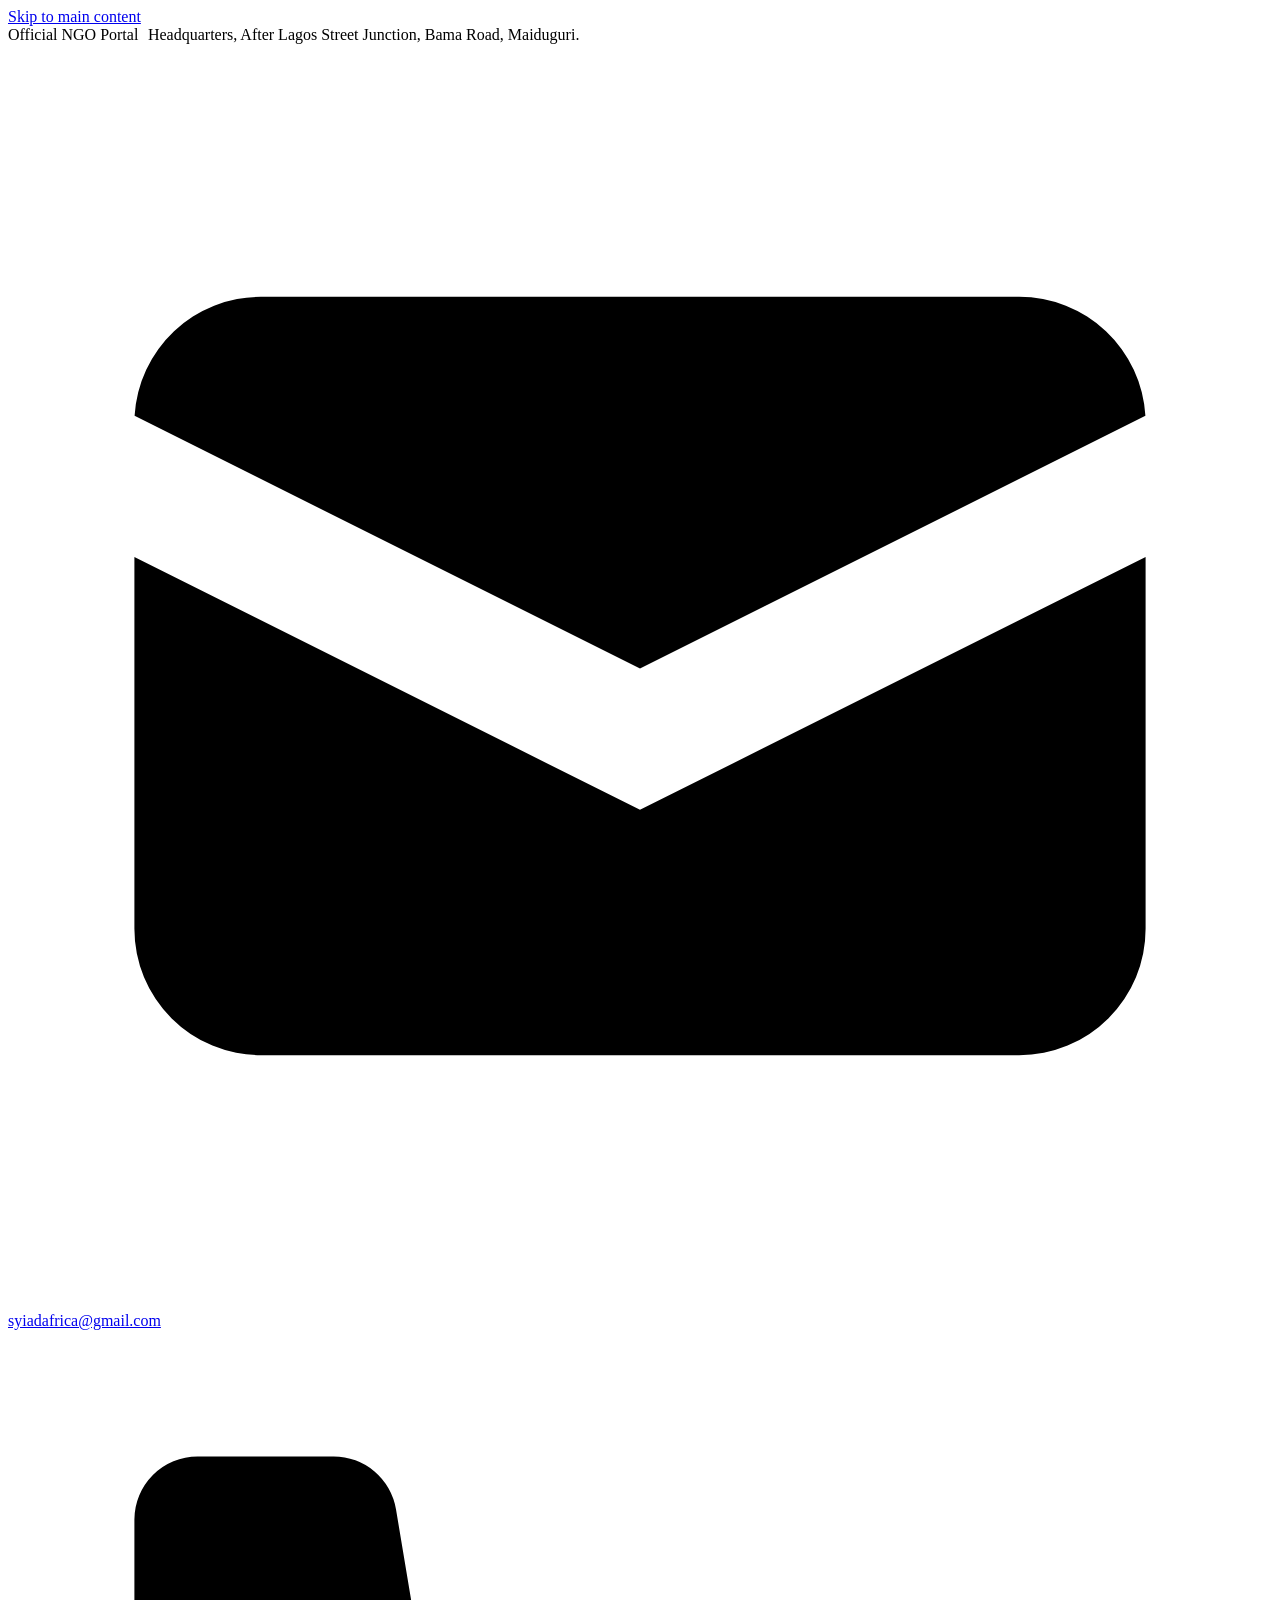
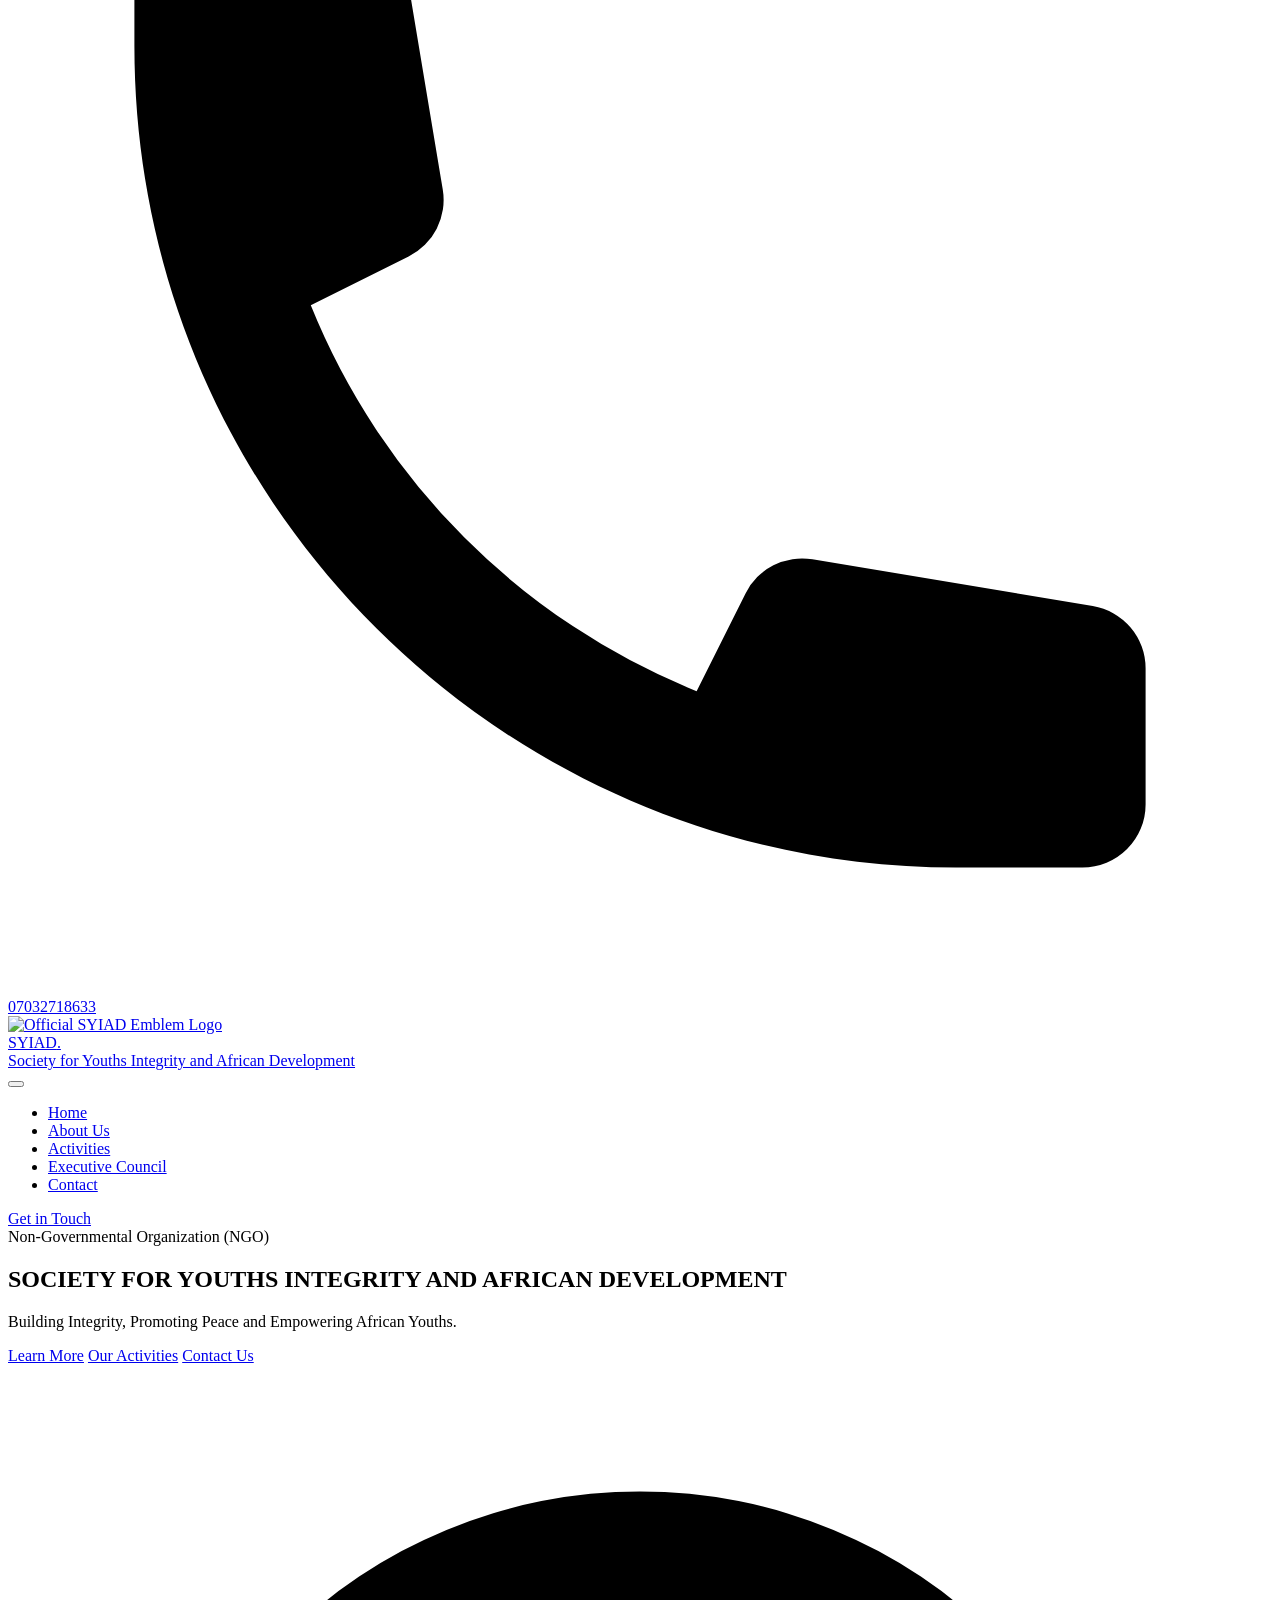
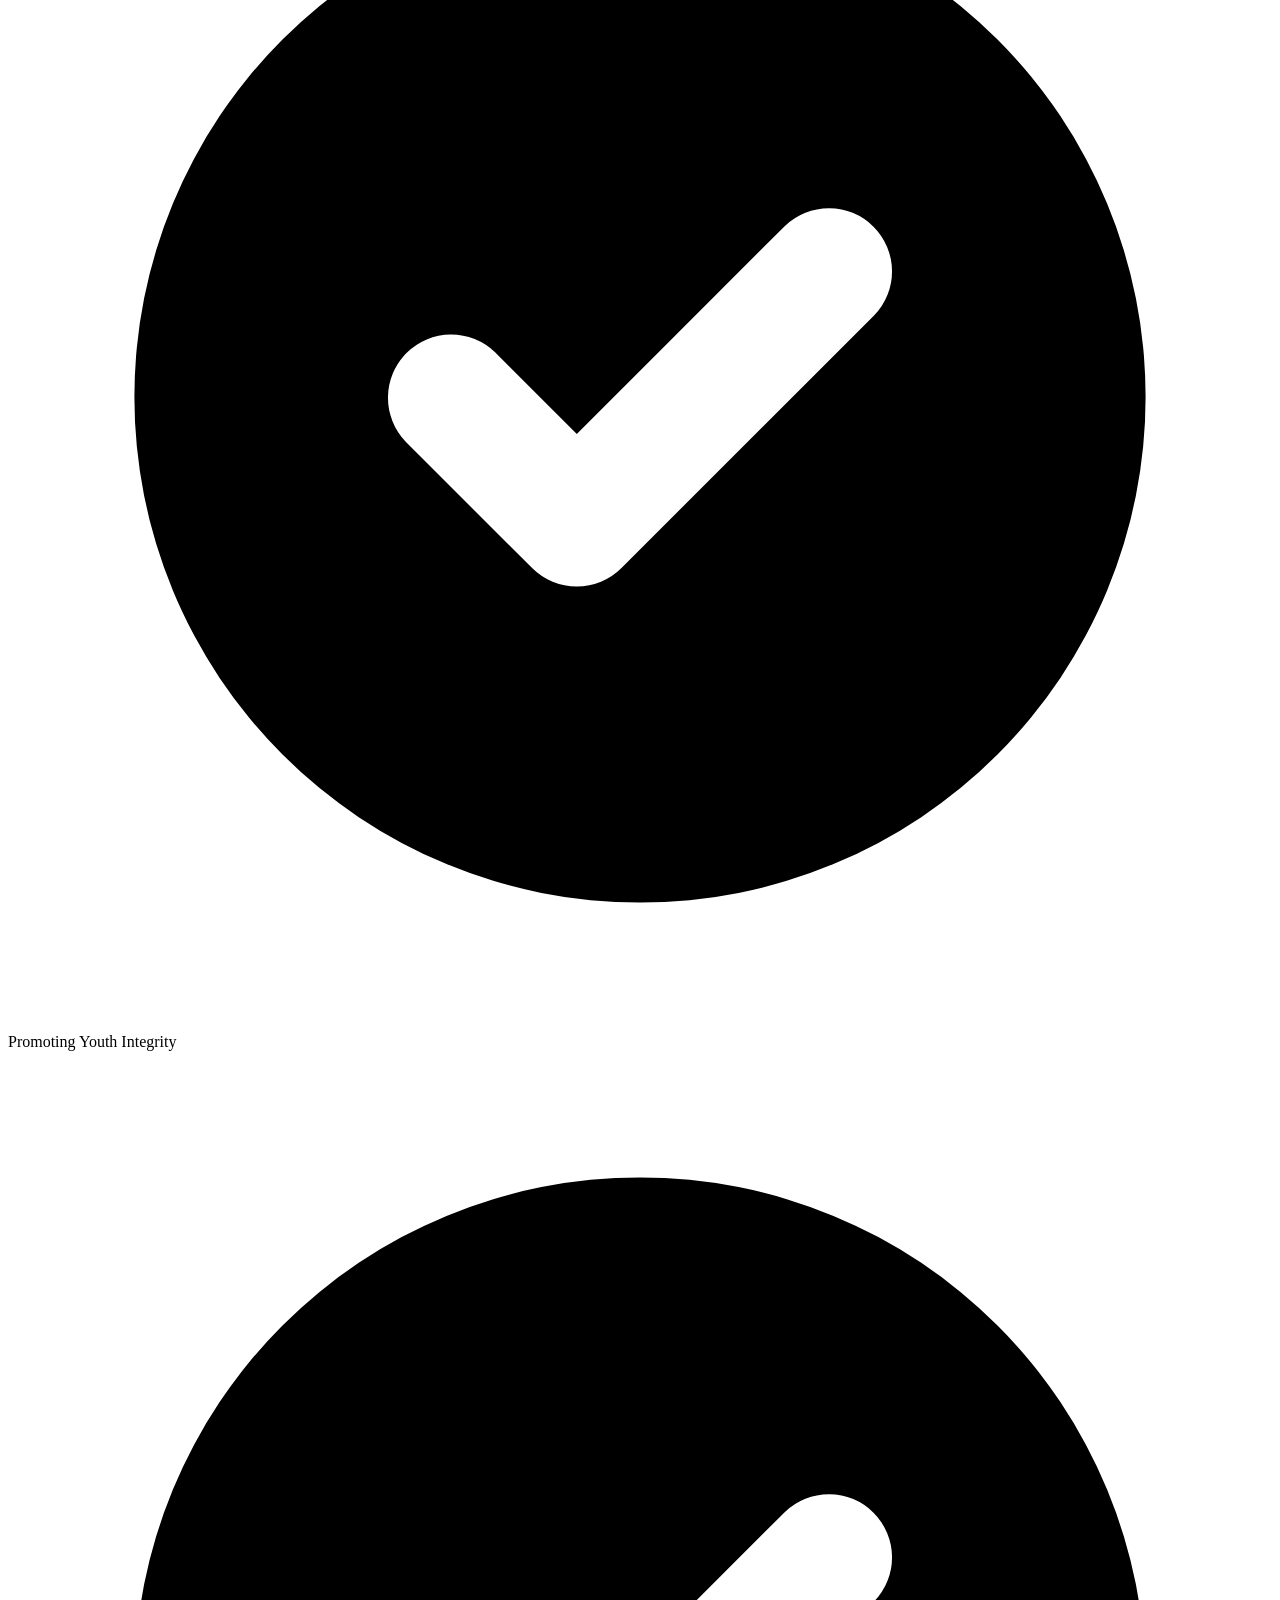
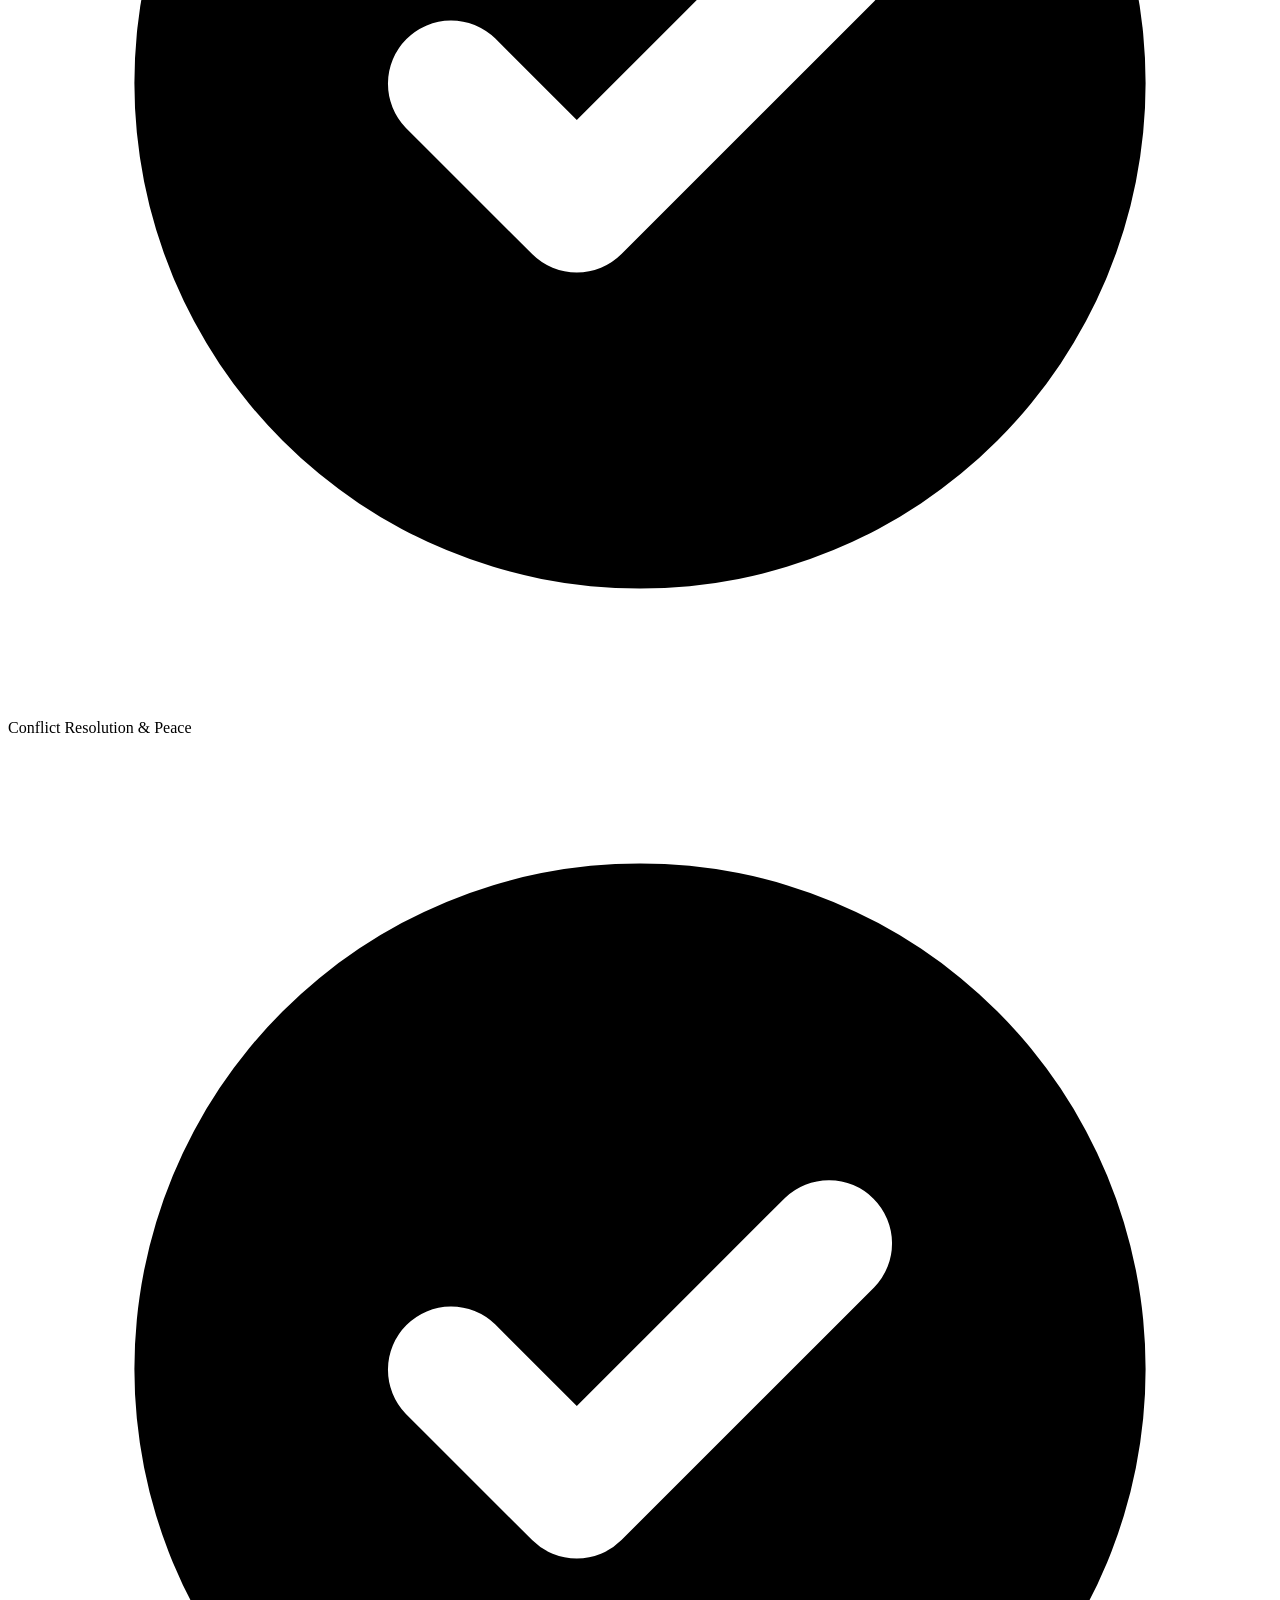
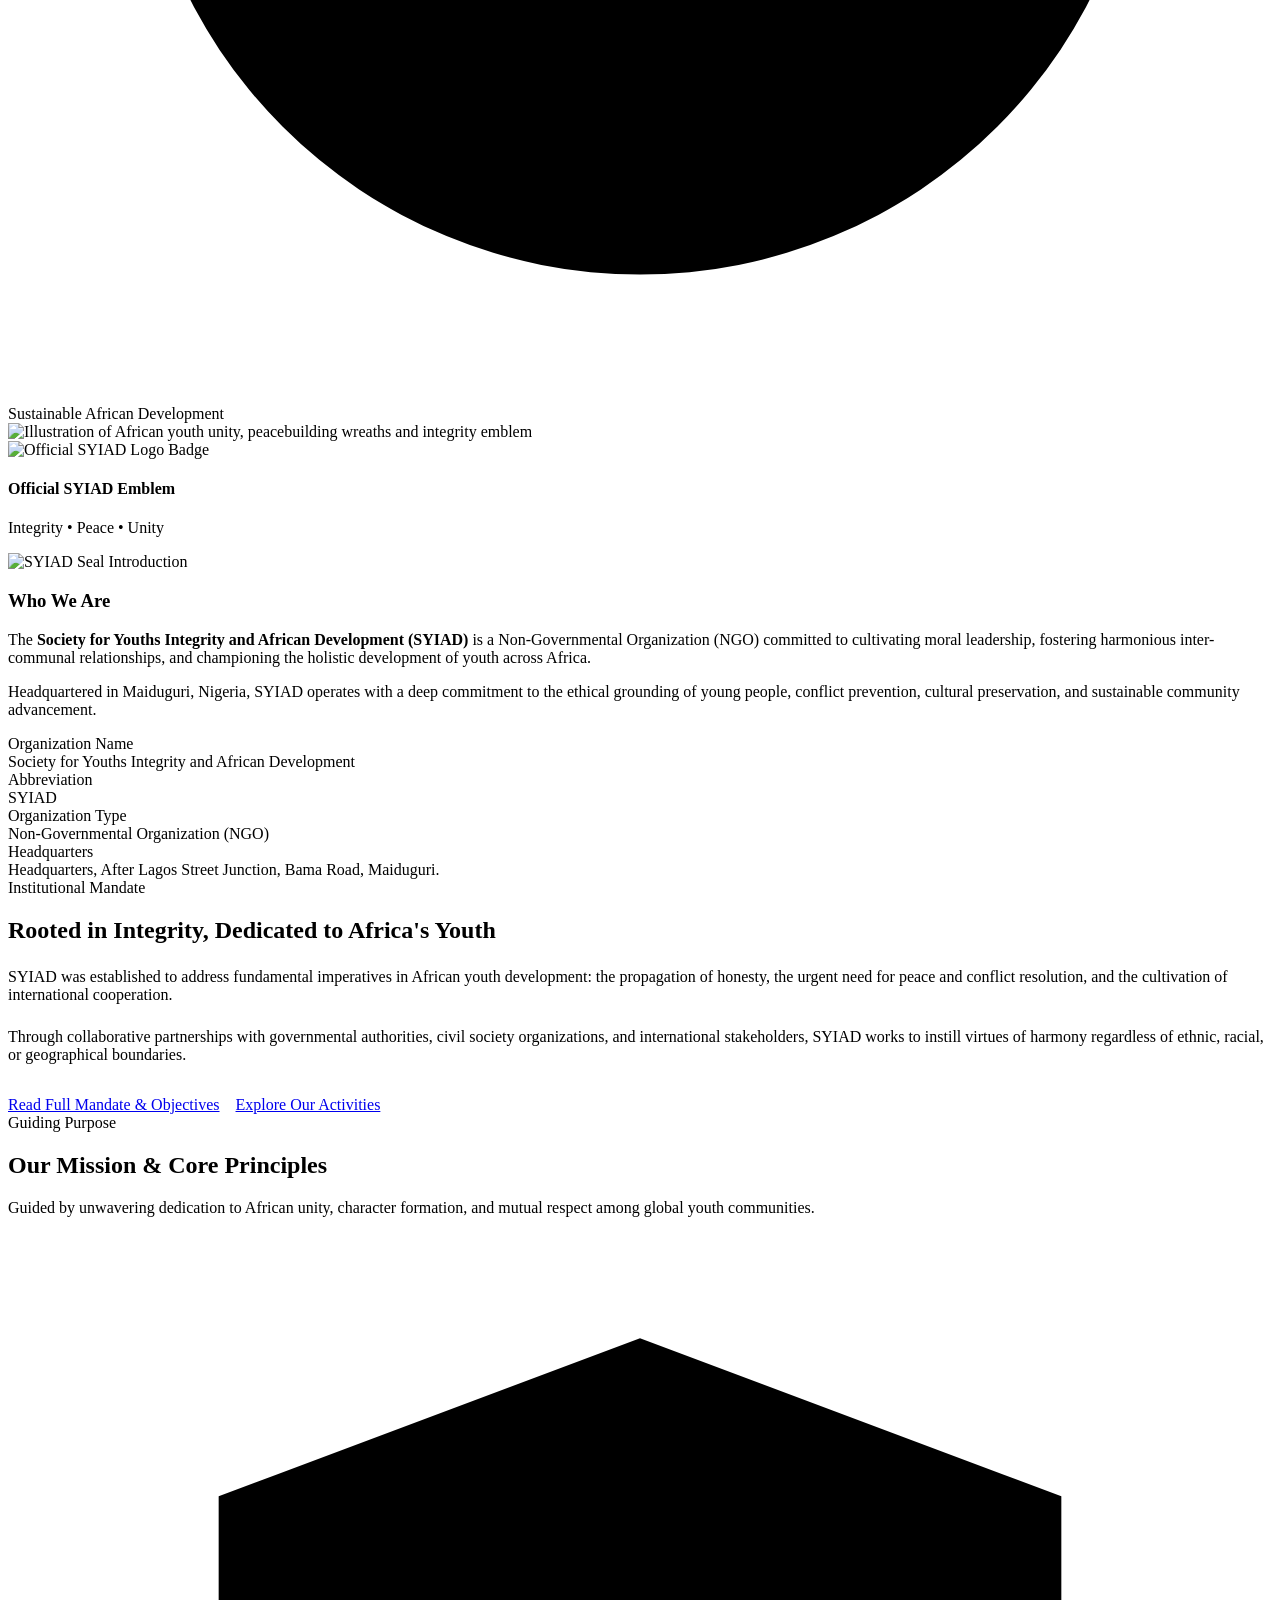
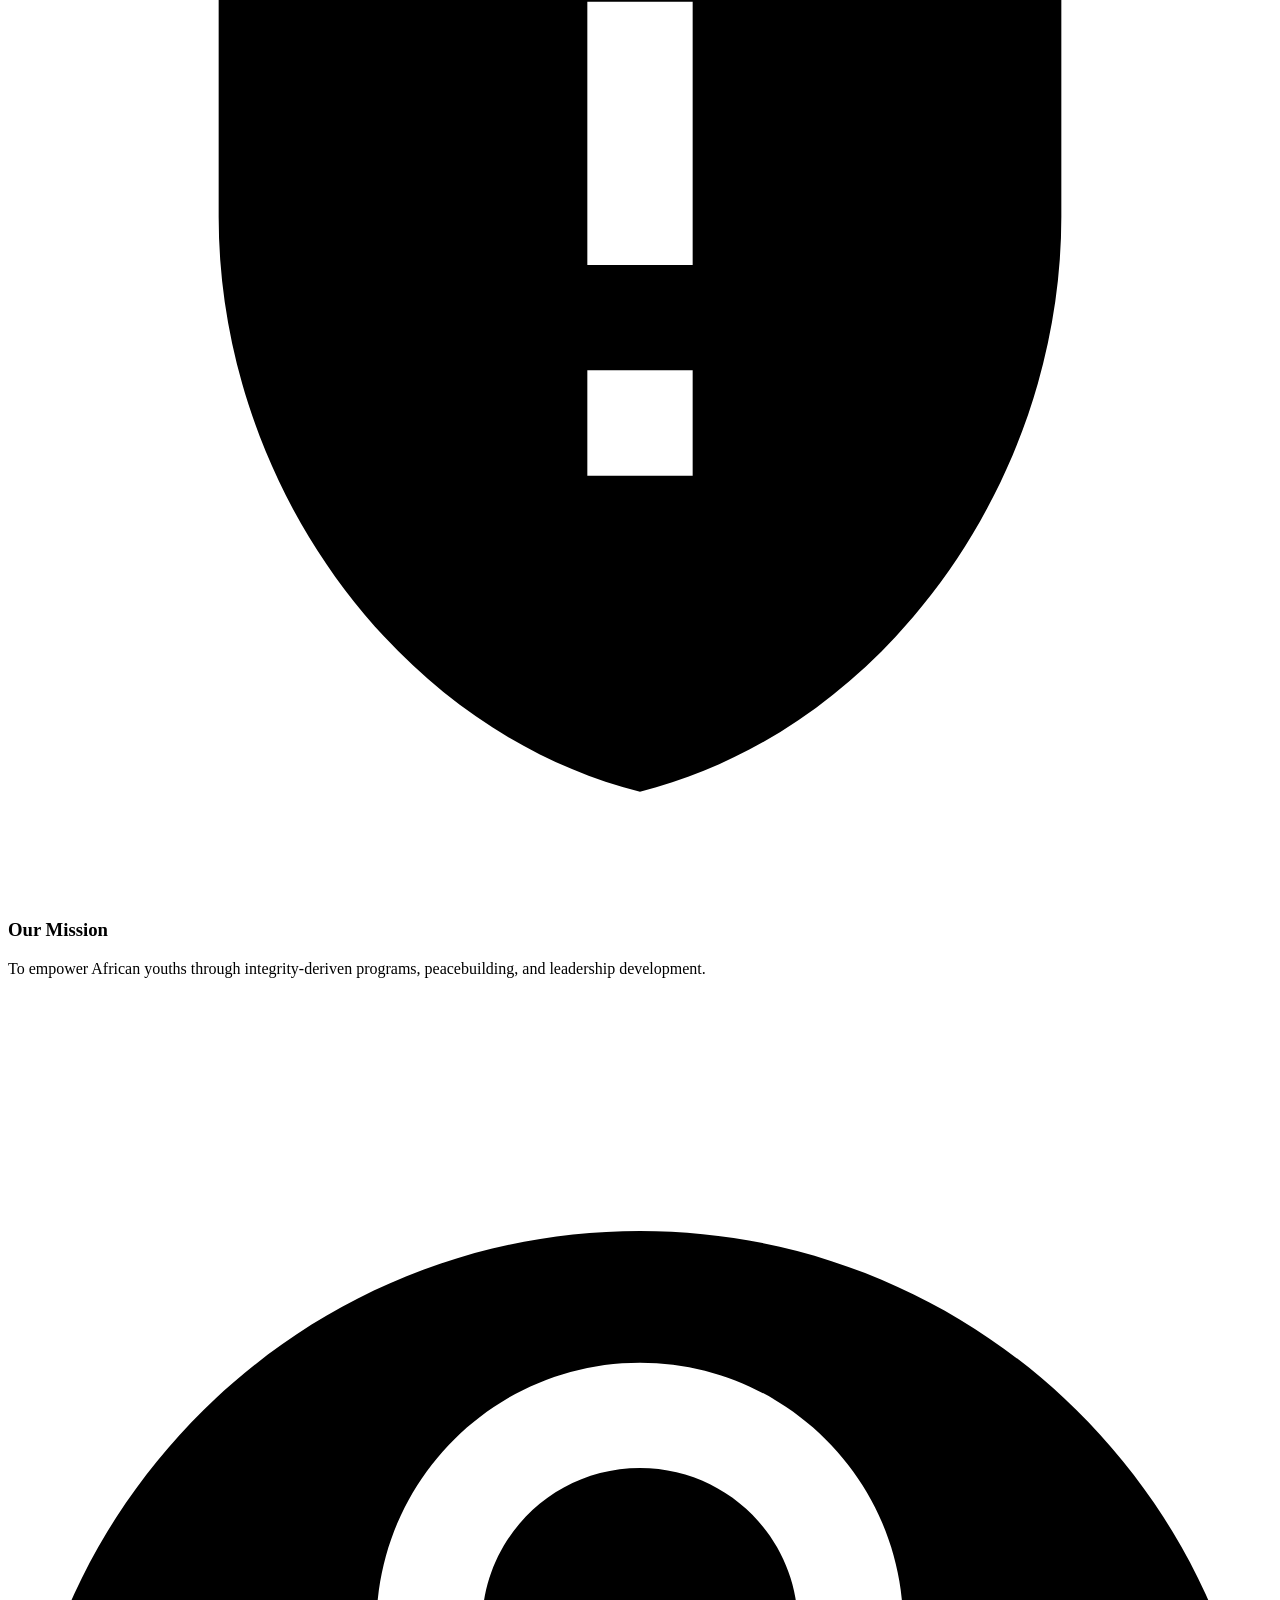
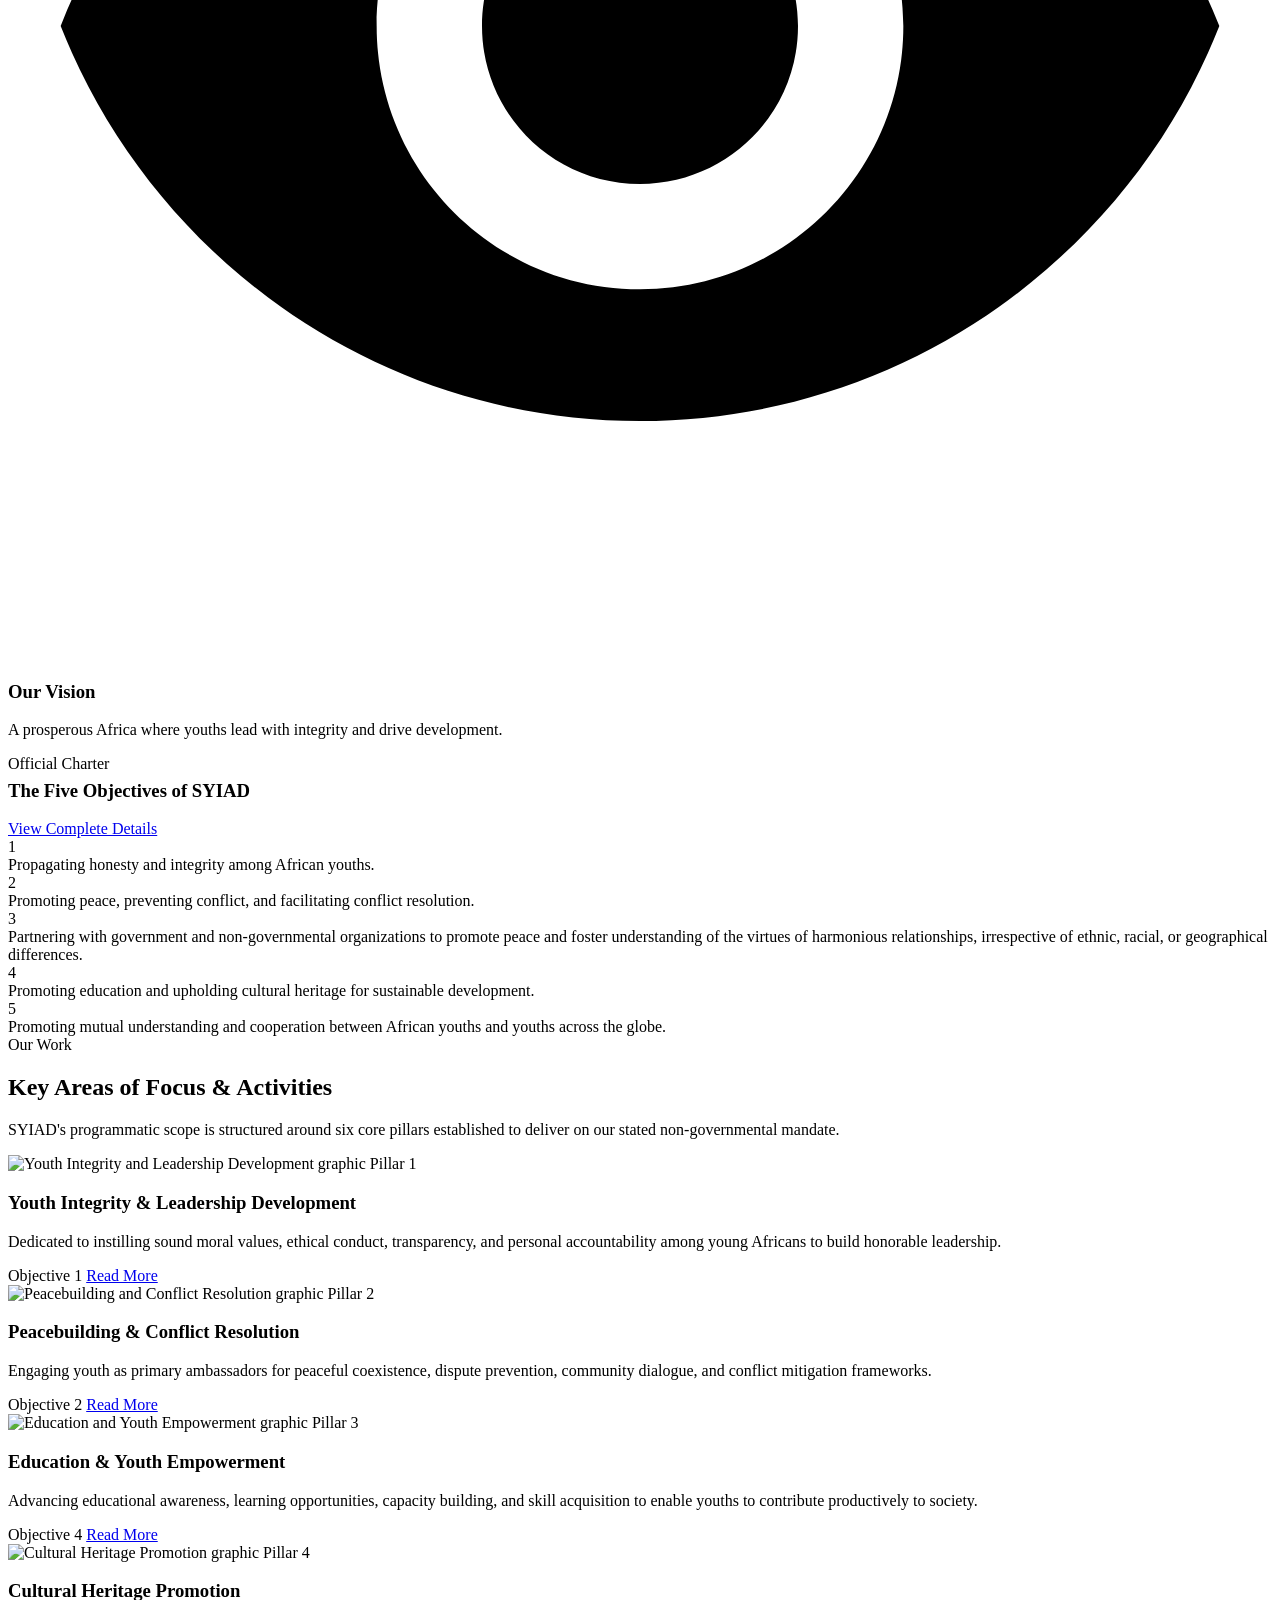
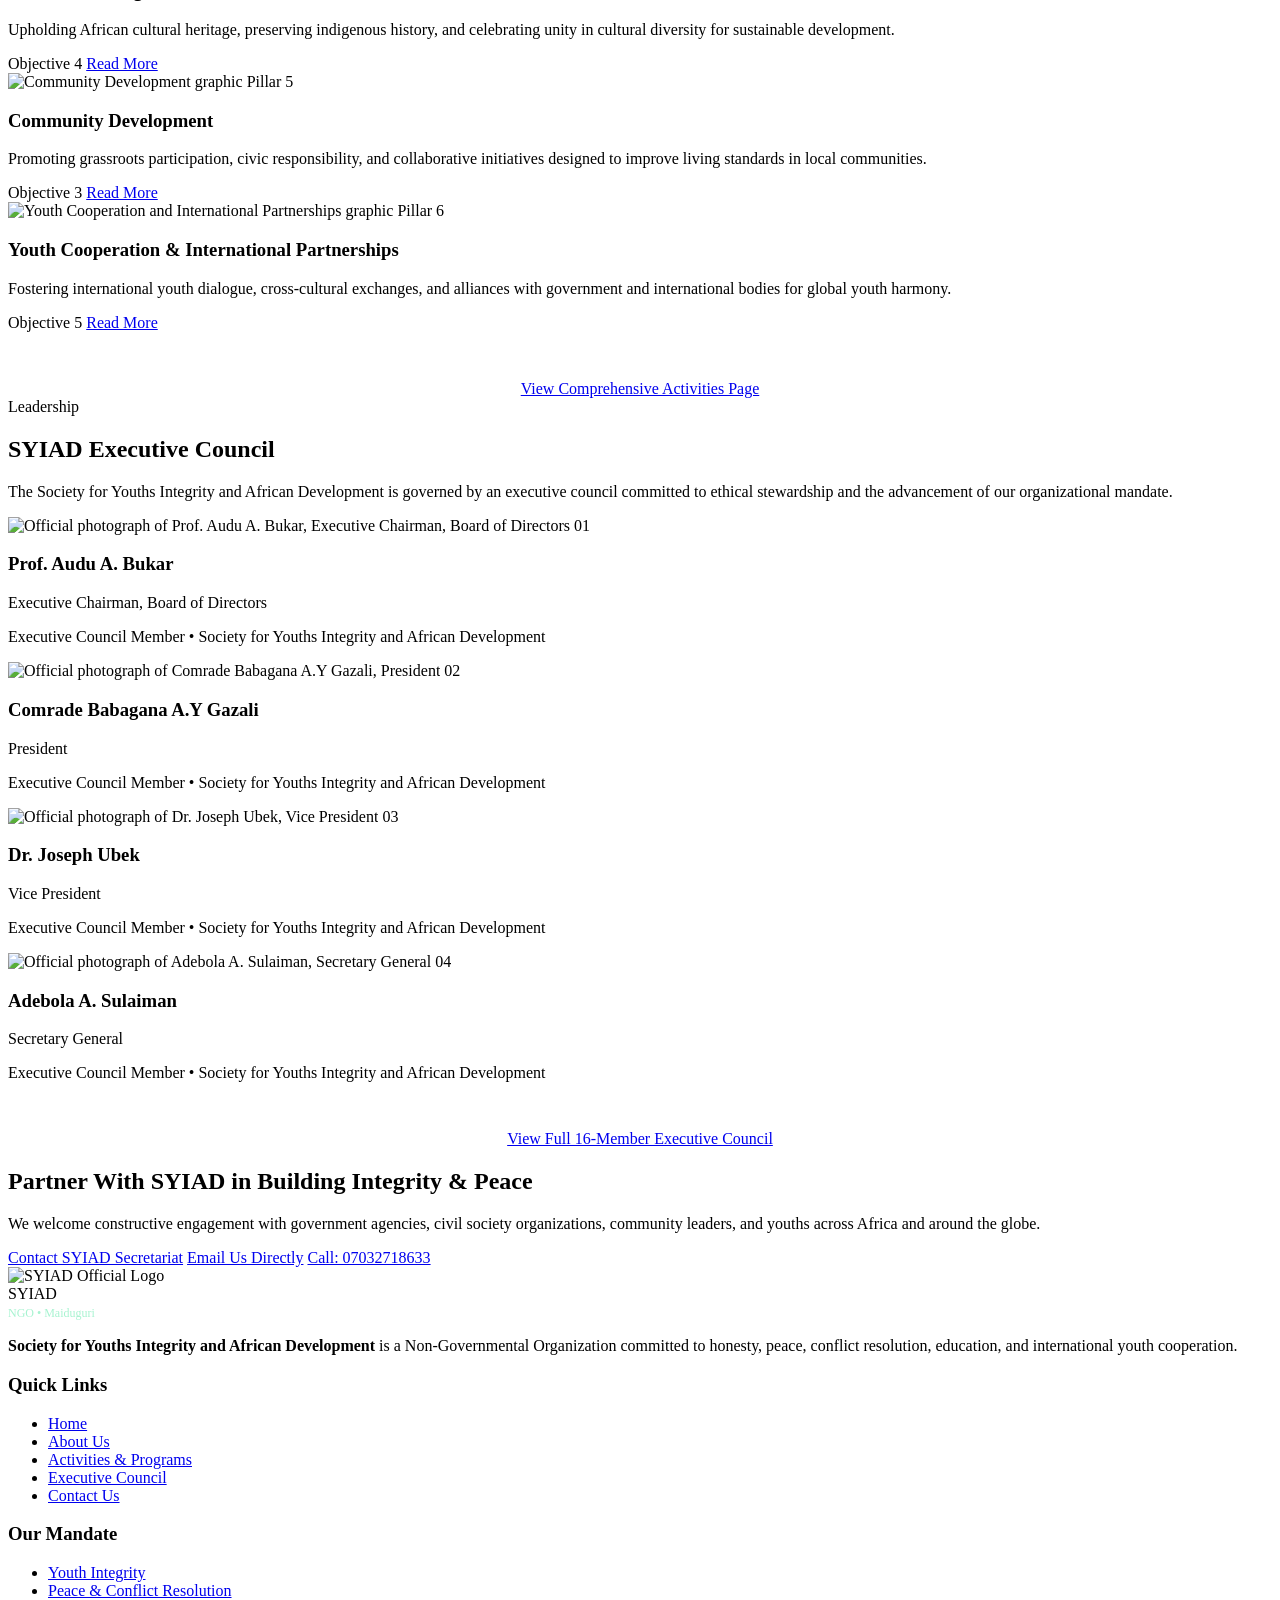
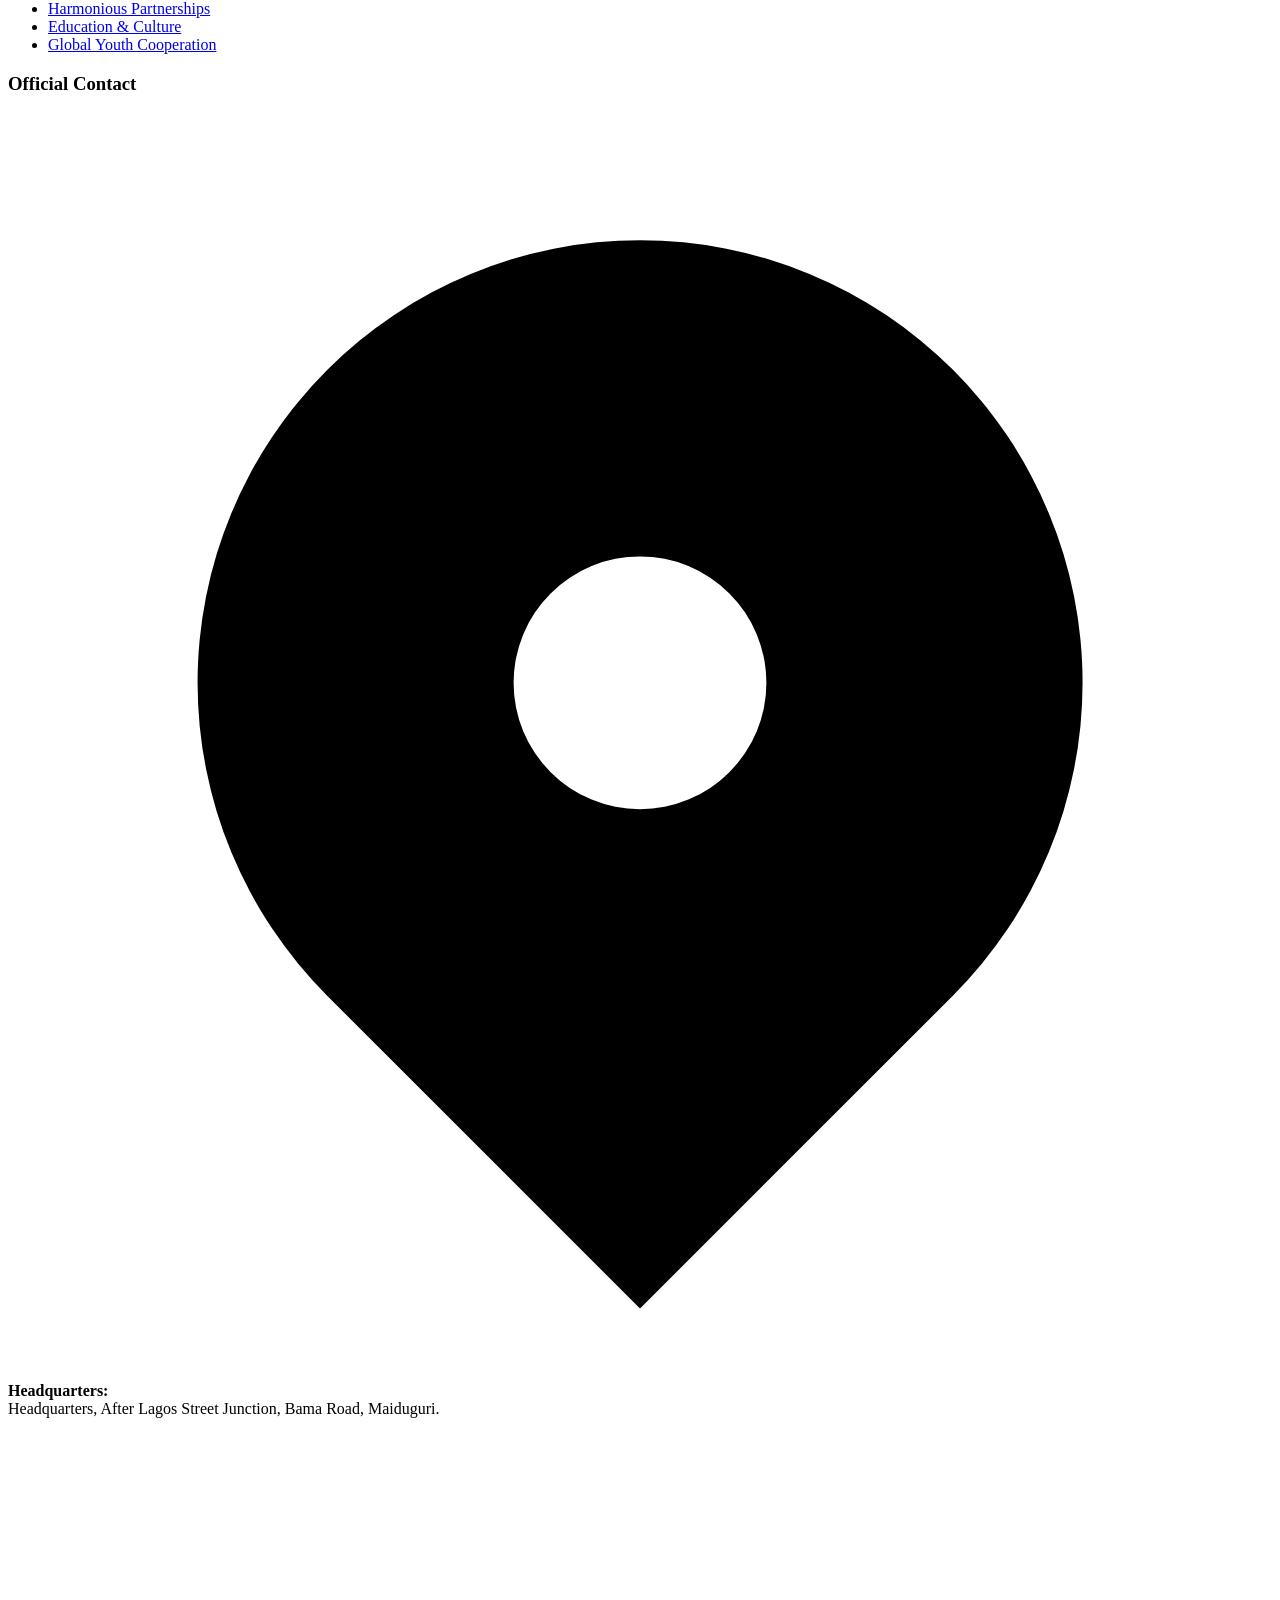
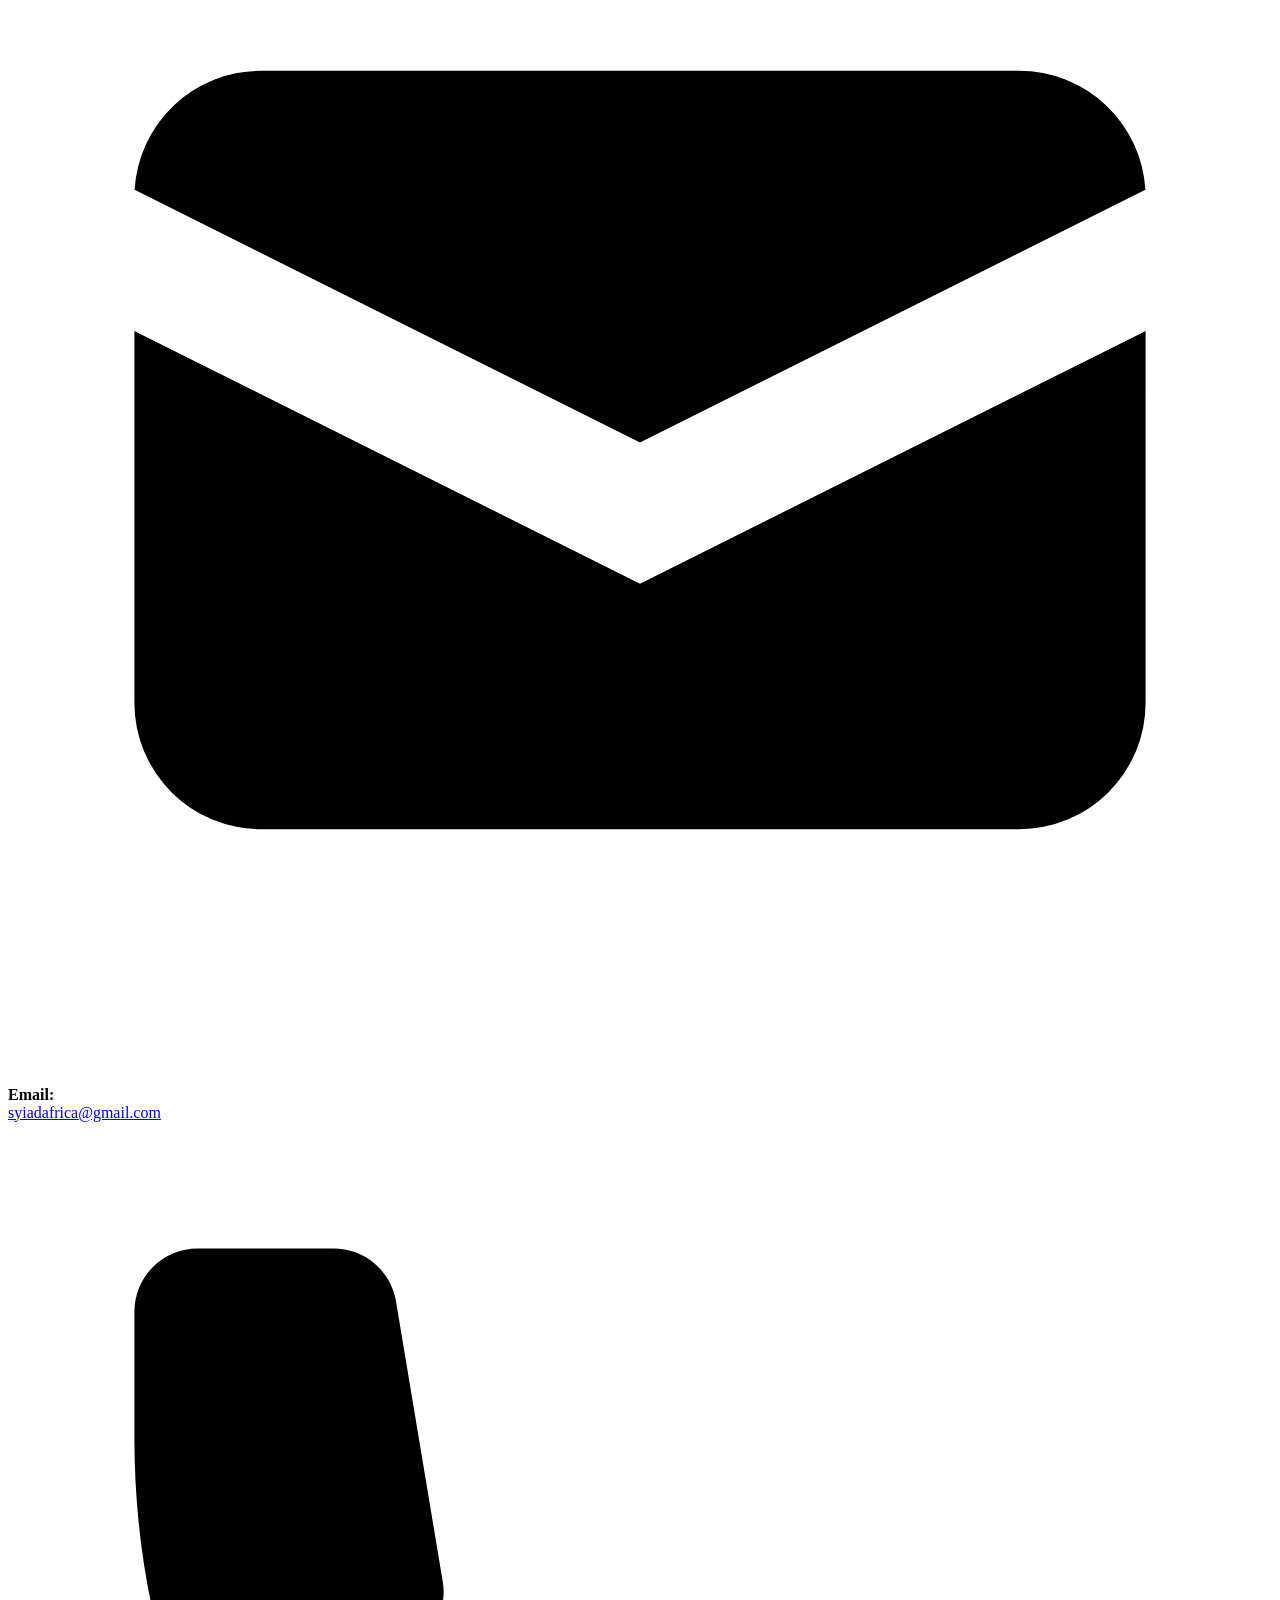
==== index.html @ c9a16042 "Upload SYIAD website files" ====
<!DOCTYPE html>
<html lang="en">
<head>
  <meta charset="UTF-8">
  <meta name="viewport" content="width=device-width, initial-scale=1.0">
  <meta http-equiv="X-UA-Compatible" content="IE=edge">
  
  <!-- SEO Primary Meta Tags -->
  <title>Society for Youths Integrity and African Development (SYIAD) | Official Website</title>
  <meta name="title" content="Society for Youths Integrity and African Development (SYIAD)">
  <meta name="description" content="Society for Youths Integrity and African Development (SYIAD) is an NGO dedicated to propagating integrity, promoting peace, fostering education, and empowering African youths for sustainable development.">
  <meta name="keywords" content="SYIAD, Society for Youths Integrity and African Development, African Youth NGO, Youth Integrity, Peacebuilding, Conflict Resolution, Education, Maiduguri, Borno, Nigeria">
  <meta name="author" content="Society for Youths Integrity and African Development">
  <meta name="robots" content="index, follow">

  <!-- Open Graph / Facebook -->
  <meta property="og:type" content="website">
  <meta property="og:url" content="https://syiad.org/">
  <meta property="og:title" content="Society for Youths Integrity and African Development (SYIAD)">
  <meta property="og:description" content="Building Integrity, Promoting Peace and Empowering African Youths. Non-Governmental Organization committed to youth leadership, peacebuilding, and sustainable development.">
  <meta property="og:image" content="assets/images/syiad-logo.jpg">

  <!-- Twitter -->
  <meta property="twitter:card" content="summary_large_image">
  <meta property="twitter:title" content="Society for Youths Integrity and African Development (SYIAD)">
  <meta property="twitter:description" content="Building Integrity, Promoting Peace and Empowering African Youths.">
  <meta property="twitter:image" content="assets/images/syiad-logo.jpg">

  <!-- Favicon using official SYIAD logo -->
  <link rel="icon" type="image/jpeg" href="assets/images/syiad-logo.jpg">
  <link rel="apple-touch-icon" href="assets/images/syiad-logo.jpg">

  <!-- Stylesheet -->
  <link rel="stylesheet" href="assets/css/styles.css">
</head>
<body>
  <!-- Accessibility Skip Link -->
  <a href="#mainContent" class="skip-link">Skip to main content</a>

  <!-- Top Notification & Contact Bar -->
  <aside class="top-bar" aria-label="Quick contact and organization info">
    <div class="container top-bar-content">
      <div style="display:flex; align-items:center; gap:0.6rem;">
        <span class="top-bar-badge">Official NGO Portal</span>
        <span>Headquarters, After Lagos Street Junction, Bama Road, Maiduguri.</span>
      </div>
      <div class="top-bar-contact">
        <span class="top-bar-item">
          <svg viewBox="0 0 20 20" aria-hidden="true"><path d="M2.003 5.884L10 9.882l7.997-3.998A2 2 0 0016 4H4a2 2 0 00-1.997 1.884z"/><path d="M18 8.118l-8 4-8-4V14a2 2 0 002 2h12a2 2 0 002-2V8.118z"/></svg>
          <a href="mailto:syiadafrica@gmail.com">syiadafrica@gmail.com</a>
        </span>
        <span class="top-bar-item">
          <svg viewBox="0 0 20 20" aria-hidden="true"><path d="M2 3a1 1 0 011-1h2.153a1 1 0 01.986.836l.74 4.435a1 1 0 01-.54 1.06l-1.548.773a11.037 11.037 0 006.105 6.105l.774-1.548a1 1 0 011.059-.54l4.435.74a1 1 0 01.836.986V17a1 1 0 01-1 1h-2C7.82 18 2 12.18 2 5V3z"/></svg>
          <a href="tel:07032718633">07032718633</a>
        </span>
      </div>
    </div>
  </aside>

  <!-- Main Header & Navigation Bar -->
  <header class="site-header">
    <div class="container header-container">
      <!-- Official Brand Logo & Name Lockup -->
      <a href="index.html" class="brand" aria-label="SYIAD Home - Society for Youths Integrity and African Development">
        <div class="brand-logo-wrap">
          <img src="assets/images/syiad-logo.jpg" alt="Official SYIAD Emblem Logo" class="brand-logo" width="58" height="58">
        </div>
        <div class="brand-text">
          <div class="brand-acronym">SYIAD<span>.</span></div>
          <div class="brand-full-name">Society for Youths Integrity and African Development</div>
        </div>
      </a>

      <!-- Mobile Hamburger Toggle -->
      <button class="nav-toggle" aria-label="Toggle navigation menu" aria-expanded="false" aria-controls="primaryNav">
        <span class="hamburger-icon">
          <span class="hamburger-line"></span>
          <span class="hamburger-line"></span>
          <span class="hamburger-line"></span>
        </span>
      </button>

      <!-- Primary Navigation Links -->
      <nav class="nav-menu" id="primaryNav" aria-label="Primary site navigation">
        <ul class="nav-list">
          <li><a href="index.html" class="nav-link active">Home</a></li>
          <li><a href="about.html" class="nav-link">About Us</a></li>
          <li><a href="activities.html" class="nav-link">Activities</a></li>
          <li><a href="executive-council.html" class="nav-link">Executive Council</a></li>
          <li><a href="contact.html" class="nav-link">Contact</a></li>
        </ul>
        <div class="nav-cta">
          <a href="contact.html" class="btn btn-sm btn-gold">Get in Touch</a>
        </div>
      </nav>
    </div>
  </header>

  <!-- Main Content Landmark -->
  <main id="mainContent">

    <!-- 1. Hero Section -->
    <section class="hero" aria-labelledby="heroTitle">
      <div class="container hero-layout">
        <div class="hero-content">
          <div class="hero-pill">
            <span class="hero-pill-dot" aria-hidden="true"></span>
            Non-Governmental Organization (NGO)
          </div>
          
          <h1 id="heroTitle" class="hero-title">
            SOCIETY FOR YOUTHS INTEGRITY AND AFRICAN DEVELOPMENT
          </h1>

          <p class="hero-tagline">
            Building Integrity, Promoting Peace and Empowering African Youths.
          </p>

          <div class="hero-actions">
            <a href="about.html" class="btn btn-gold">Learn More</a>
            <a href="activities.html" class="btn btn-white-outline">Our Activities</a>
            <a href="contact.html" class="btn btn-primary">Contact Us</a>
          </div>

          <div class="hero-meta">
            <div class="hero-meta-item">
              <svg viewBox="0 0 20 20" aria-hidden="true"><path fill-rule="evenodd" d="M10 18a8 8 0 100-16 8 8 0 000 16zm3.707-9.293a1 1 0 00-1.414-1.414L9 10.586 7.707 9.293a1 1 0 00-1.414 1.414l2 2a1 1 0 001.414 0l4-4z" clip-rule="evenodd"/></svg>
              <span>Promoting Youth Integrity</span>
            </div>
            <div class="hero-meta-item">
              <svg viewBox="0 0 20 20" aria-hidden="true"><path fill-rule="evenodd" d="M10 18a8 8 0 100-16 8 8 0 000 16zm3.707-9.293a1 1 0 00-1.414-1.414L9 10.586 7.707 9.293a1 1 0 00-1.414 1.414l2 2a1 1 0 001.414 0l4-4z" clip-rule="evenodd"/></svg>
              <span>Conflict Resolution &amp; Peace</span>
            </div>
            <div class="hero-meta-item">
              <svg viewBox="0 0 20 20" aria-hidden="true"><path fill-rule="evenodd" d="M10 18a8 8 0 100-16 8 8 0 000 16zm3.707-9.293a1 1 0 00-1.414-1.414L9 10.586 7.707 9.293a1 1 0 00-1.414 1.414l2 2a1 1 0 001.414 0l4-4z" clip-rule="evenodd"/></svg>
              <span>Sustainable African Development</span>
            </div>
          </div>
        </div>

        <div class="hero-media">
          <div class="hero-card-frame">
            <img src="assets/images/hero-illustration.svg" alt="Illustration of African youth unity, peacebuilding wreaths and integrity emblem" width="600" height="450">
            
            <div class="hero-emblem-badge">
              <img src="assets/images/syiad-logo.jpg" alt="Official SYIAD Logo Badge" width="44" height="44">
              <div>
                <h4>Official SYIAD Emblem</h4>
                <p>Integrity • Peace • Unity</p>
              </div>
            </div>
          </div>
        </div>
      </div>
    </section>

    <!-- 2. Who We Are Section -->
    <section class="section" id="who-we-are">
      <div class="container">
        <div class="about-grid">
          <div class="about-card-featured">
            <img src="assets/images/syiad-logo.jpg" alt="SYIAD Seal" class="logo-stamp">
            <span class="section-subtitle">Introduction</span>
            <h3>Who We Are</h3>
            <p>
              The <strong>Society for Youths Integrity and African Development (SYIAD)</strong> is a Non-Governmental Organization (NGO) committed to cultivating moral leadership, fostering harmonious inter-communal relationships, and championing the holistic development of youth across Africa.
            </p>
            <p>
              Headquartered in Maiduguri, Nigeria, SYIAD operates with a deep commitment to the ethical grounding of young people, conflict prevention, cultural preservation, and sustainable community advancement.
            </p>
            
            <div class="info-pills">
              <div class="info-pill">
                <div class="info-pill-label">Organization Name</div>
                <div class="info-pill-val">Society for Youths Integrity and African Development</div>
              </div>
              <div class="info-pill">
                <div class="info-pill-label">Abbreviation</div>
                <div class="info-pill-val">SYIAD</div>
              </div>
              <div class="info-pill">
                <div class="info-pill-label">Organization Type</div>
                <div class="info-pill-val">Non-Governmental Organization (NGO)</div>
              </div>
              <div class="info-pill">
                <div class="info-pill-label">Headquarters</div>
                <div class="info-pill-val">Headquarters, After Lagos Street Junction, Bama Road, Maiduguri.</div>
              </div>
            </div>
          </div>

          <div>
            <span class="section-subtitle">Institutional Mandate</span>
            <h2 class="section-title">Rooted in Integrity, Dedicated to Africa's Youth</h2>
            <div class="title-bar" style="margin-left: 0;"></div>
            <p class="section-description" style="margin-top: 1.5rem; margin-bottom: 1.5rem;">
              SYIAD was established to address fundamental imperatives in African youth development: the propagation of honesty, the urgent need for peace and conflict resolution, and the cultivation of international cooperation.
            </p>
            <p style="color: var(--color-gray-700); margin-bottom: 2rem;">
              Through collaborative partnerships with governmental authorities, civil society organizations, and international stakeholders, SYIAD works to instill virtues of harmony regardless of ethnic, racial, or geographical boundaries.
            </p>
            <div style="display: flex; gap: 1rem; flex-wrap: wrap;">
              <a href="about.html" class="btn btn-primary">Read Full Mandate &amp; Objectives</a>
              <a href="activities.html" class="btn btn-outline">Explore Our Activities</a>
            </div>
          </div>
        </div>
      </div>
    </section>

    <!-- 3. Our Mission & Vision Section -->
    <section class="section section-alt" id="mission-vision">
      <div class="container">
        <div class="section-header">
          <span class="section-subtitle">Guiding Purpose</span>
          <h2 class="section-title">Our Mission &amp; Core Principles</h2>
          <div class="title-bar"></div>
          <p class="section-description">
            Guided by unwavering dedication to African unity, character formation, and mutual respect among global youth communities.
          </p>
        </div>

        <div class="mv-grid">
          <div class="mv-card mission">
            <div class="mv-icon-box">
              <svg viewBox="0 0 24 24"><path d="M12 2L4 5v6.09c0 5.05 3.41 9.76 8 10.91 4.59-1.15 8-5.86 8-10.91V5l-8-3zm1 14h-2v-2h2v2zm0-4h-2V7h2v5z"/></svg>
            </div>
            <h3>Our Mission</h3>
            <p>
              To empower African youths through integrity-deriven programs, peacebuilding, and leadership development.
            </p>
          </div>

          <div class="mv-card vision">
            <div class="mv-icon-box">
              <svg viewBox="0 0 24 24"><path d="M12 4.5C7 4.5 2.73 7.61 1 12c1.73 4.39 6 7.5 11 7.5s9.27-3.11 11-7.5c-1.73-4.39-6-7.5-11-7.5zM12 17c-2.76 0-5-2.24-5-5s2.24-5 5-5 5 2.24 5 5-2.24 5-5 5zm0-8c-1.66 0-3 1.34-3 3s1.34 3 3 3 3-1.34 3-3-1.34-3-3-3z"/></svg>
            </div>
            <h3>Our Vision</h3>
            <p>
              A prosperous Africa where youths lead with integrity and drive development.
            </p>
          </div>
        </div>

        <!-- Stated Objectives Highlight -->
        <div class="objectives-container">
          <div class="objectives-header">
            <div>
              <span class="badge badge-gold">Official Charter</span>
              <h3 style="margin-top: 0.4rem;">The Five Objectives of SYIAD</h3>
            </div>
            <a href="about.html" class="btn btn-sm btn-outline">View Complete Details</a>
          </div>

          <div class="objectives-list">
            <div class="objective-item">
              <div class="objective-num">1</div>
              <div class="objective-text">
                Propagating honesty and integrity among African youths.
              </div>
            </div>
            <div class="objective-item">
              <div class="objective-num">2</div>
              <div class="objective-text">
                Promoting peace, preventing conflict, and facilitating conflict resolution.
              </div>
            </div>
            <div class="objective-item">
              <div class="objective-num">3</div>
              <div class="objective-text">
                Partnering with government and non-governmental organizations to promote peace and foster understanding of the virtues of harmonious relationships, irrespective of ethnic, racial, or geographical differences.
              </div>
            </div>
            <div class="objective-item">
              <div class="objective-num">4</div>
              <div class="objective-text">
                Promoting education and upholding cultural heritage for sustainable development.
              </div>
            </div>
            <div class="objective-item">
              <div class="objective-num">5</div>
              <div class="objective-text">
                Promoting mutual understanding and cooperation between African youths and youths across the globe.
              </div>
            </div>
          </div>
        </div>
      </div>
    </section>

    <!-- 4. Key Areas of Focus / Activities Overview -->
    <section class="section" id="areas-of-focus">
      <div class="container">
        <div class="section-header">
          <span class="section-subtitle">Our Work</span>
          <h2 class="section-title">Key Areas of Focus &amp; Activities</h2>
          <div class="title-bar"></div>
          <p class="section-description">
            SYIAD's programmatic scope is structured around six core pillars established to deliver on our stated non-governmental mandate.
          </p>
        </div>

        <div class="activities-grid">
          <!-- Card 1 -->
          <article class="activity-card">
            <div class="activity-card-media">
              <img src="assets/images/activity-integrity.svg" alt="Youth Integrity and Leadership Development graphic" width="600" height="400">
              <span class="activity-card-badge">Pillar 1</span>
            </div>
            <div class="activity-card-body">
              <h3 class="activity-card-title">Youth Integrity &amp; Leadership Development</h3>
              <p class="activity-card-desc">
                Dedicated to instilling sound moral values, ethical conduct, transparency, and personal accountability among young Africans to build honorable leadership.
              </p>
              <div class="activity-card-footer">
                <span class="activity-objective-tag">Objective 1</span>
                <a href="activities.html#pillar-integrity" class="btn btn-sm btn-outline">Read More</a>
              </div>
            </div>
          </article>

          <!-- Card 2 -->
          <article class="activity-card">
            <div class="activity-card-media">
              <img src="assets/images/activity-peace.svg" alt="Peacebuilding and Conflict Resolution graphic" width="600" height="400">
              <span class="activity-card-badge">Pillar 2</span>
            </div>
            <div class="activity-card-body">
              <h3 class="activity-card-title">Peacebuilding &amp; Conflict Resolution</h3>
              <p class="activity-card-desc">
                Engaging youth as primary ambassadors for peaceful coexistence, dispute prevention, community dialogue, and conflict mitigation frameworks.
              </p>
              <div class="activity-card-footer">
                <span class="activity-objective-tag">Objective 2</span>
                <a href="activities.html#pillar-peace" class="btn btn-sm btn-outline">Read More</a>
              </div>
            </div>
          </article>

          <!-- Card 3 -->
          <article class="activity-card">
            <div class="activity-card-media">
              <img src="assets/images/activity-education.svg" alt="Education and Youth Empowerment graphic" width="600" height="400">
              <span class="activity-card-badge">Pillar 3</span>
            </div>
            <div class="activity-card-body">
              <h3 class="activity-card-title">Education &amp; Youth Empowerment</h3>
              <p class="activity-card-desc">
                Advancing educational awareness, learning opportunities, capacity building, and skill acquisition to enable youths to contribute productively to society.
              </p>
              <div class="activity-card-footer">
                <span class="activity-objective-tag">Objective 4</span>
                <a href="activities.html#pillar-education" class="btn btn-sm btn-outline">Read More</a>
              </div>
            </div>
          </article>

          <!-- Card 4 -->
          <article class="activity-card">
            <div class="activity-card-media">
              <img src="assets/images/activity-culture.svg" alt="Cultural Heritage Promotion graphic" width="600" height="400">
              <span class="activity-card-badge">Pillar 4</span>
            </div>
            <div class="activity-card-body">
              <h3 class="activity-card-title">Cultural Heritage Promotion</h3>
              <p class="activity-card-desc">
                Upholding African cultural heritage, preserving indigenous history, and celebrating unity in cultural diversity for sustainable development.
              </p>
              <div class="activity-card-footer">
                <span class="activity-objective-tag">Objective 4</span>
                <a href="activities.html#pillar-culture" class="btn btn-sm btn-outline">Read More</a>
              </div>
            </div>
          </article>

          <!-- Card 5 -->
          <article class="activity-card">
            <div class="activity-card-media">
              <img src="assets/images/activity-community.svg" alt="Community Development graphic" width="600" height="400">
              <span class="activity-card-badge">Pillar 5</span>
            </div>
            <div class="activity-card-body">
              <h3 class="activity-card-title">Community Development</h3>
              <p class="activity-card-desc">
                Promoting grassroots participation, civic responsibility, and collaborative initiatives designed to improve living standards in local communities.
              </p>
              <div class="activity-card-footer">
                <span class="activity-objective-tag">Objective 3</span>
                <a href="activities.html#pillar-community" class="btn btn-sm btn-outline">Read More</a>
              </div>
            </div>
          </article>

          <!-- Card 6 -->
          <article class="activity-card">
            <div class="activity-card-media">
              <img src="assets/images/activity-international.svg" alt="Youth Cooperation and International Partnerships graphic" width="600" height="400">
              <span class="activity-card-badge">Pillar 6</span>
            </div>
            <div class="activity-card-body">
              <h3 class="activity-card-title">Youth Cooperation &amp; International Partnerships</h3>
              <p class="activity-card-desc">
                Fostering international youth dialogue, cross-cultural exchanges, and alliances with government and international bodies for global youth harmony.
              </p>
              <div class="activity-card-footer">
                <span class="activity-objective-tag">Objective 5</span>
                <a href="activities.html#pillar-international" class="btn btn-sm btn-outline">Read More</a>
              </div>
            </div>
          </article>
        </div>

        <div style="text-align: center; margin-top: 3rem;">
          <a href="activities.html" class="btn btn-primary">View Comprehensive Activities Page</a>
        </div>
      </div>
    </section>

    <!-- 5. Executive Council Preview Section -->
    <section class="section section-green-tint" id="executive-council-preview">
      <div class="container">
        <div class="section-header">
          <span class="section-subtitle">Leadership</span>
          <h2 class="section-title">SYIAD Executive Council</h2>
          <div class="title-bar"></div>
          <p class="section-description">
            The Society for Youths Integrity and African Development is governed by an executive council committed to ethical stewardship and the advancement of our organizational mandate.
          </p>
        </div>

        <div class="council-grid">
          <!-- 1. Executive Chairman, Board of Directors -->
          <div class="council-card">
            <div class="council-avatar-wrap">
              <img src="assets/executive/executiveshairman-board-audu-bukar.jpg.jpg" alt="Official photograph of Prof. Audu A. Bukar, Executive Chairman, Board of Directors" width="300" height="340" loading="lazy">
              <span class="council-number-tag">01</span>
            </div>
            <div class="council-card-content">
              <h3 class="council-name">Prof. Audu A. Bukar</h3>
              <span class="council-role-badge">Executive Chairman, Board of Directors</span>
              <p class="council-bio-placeholder">
                Executive Council Member • Society for Youths Integrity and African Development
              </p>
            </div>
          </div>

          <!-- 2. President -->
          <div class="council-card">
            <div class="council-avatar-wrap">
              <img src="executive/president-babagana-gazali.jpg" alt="Official photograph of Comrade Babagana A.Y Gazali, President" width="300" height="340" loading="lazy">
              <span class="council-number-tag">02</span>
            </div>
            <div class="council-card-content">
              <h3 class="council-name">Comrade Babagana A.Y Gazali</h3>
              <span class="council-role-badge">President</span>
              <p class="council-bio-placeholder">
                Executive Council Member • Society for Youths Integrity and African Development
              </p>
            </div>
          </div>

          <!-- 3. Vice President -->
          <div class="council-card">
            <div class="council-avatar-wrap">
              <img src="executive/vice-president-joseph-ubek.jpg" alt="Official photograph of Dr. Joseph Ubek, Vice President" width="300" height="340" loading="lazy">
              <span class="council-number-tag">03</span>
            </div>
            <div class="council-card-content">
              <h3 class="council-name">Dr. Joseph Ubek</h3>
              <span class="council-role-badge">Vice President</span>
              <p class="council-bio-placeholder">
                Executive Council Member • Society for Youths Integrity and African Development
              </p>
            </div>
          </div>

          <!-- 4. Secretary General -->
          <div class="council-card">
            <div class="council-avatar-wrap">
              <img src="executive/secretary-general-adebola-sulaiman.jpg" alt="Official photograph of Adebola A. Sulaiman, Secretary General" width="300" height="340" loading="lazy">
              <span class="council-number-tag">04</span>
            </div>
            <div class="council-card-content">
              <h3 class="council-name">Adebola A. Sulaiman</h3>
              <span class="council-role-badge">Secretary General</span>
              <p class="council-bio-placeholder">
                Executive Council Member • Society for Youths Integrity and African Development
              </p>
            </div>
          </div>
        </div>

        <div style="text-align: center; margin-top: 3rem;">
          <a href="executive-council.html" class="btn btn-gold">View Full 16-Member Executive Council</a>
        </div>
      </div>
    </section>

    <!-- 6. Call To Action & Contact Summary Section -->
    <section class="section" id="contact-summary">
      <div class="container">
        <div class="cta-box">
          <h2>Partner With SYIAD in Building Integrity &amp; Peace</h2>
          <p>
            We welcome constructive engagement with government agencies, civil society organizations, community leaders, and youths across Africa and around the globe.
          </p>
          <div class="cta-buttons">
            <a href="contact.html" class="btn btn-gold">Contact SYIAD Secretariat</a>
            <a href="mailto:syiadafrica@gmail.com" class="btn btn-white-outline">Email Us Directly</a>
            <a href="tel:07032718633" class="btn btn-white-outline">Call: 07032718633</a>
          </div>
        </div>
      </div>
    </section>

  </main>

  <!-- Site Footer -->
  <footer class="site-footer">
    <div class="container">
      <div class="footer-grid">
        <!-- Col 1: Brand & Logo -->
        <div class="footer-brand">
          <div class="footer-logo-wrap">
            <img src="assets/images/syiad-logo.jpg" alt="SYIAD Official Logo" class="footer-logo" width="54" height="54">
            <div>
              <div class="footer-brand-title">SYIAD</div>
              <small style="color: #A7F3D0; font-size: 0.75rem;">NGO • Maiduguri</small>
            </div>
          </div>
          <p class="footer-desc">
            <strong>Society for Youths Integrity and African Development</strong> is a Non-Governmental Organization committed to honesty, peace, conflict resolution, education, and international youth cooperation.
          </p>
        </div>

        <!-- Col 2: Quick Links -->
        <div>
          <h3 class="footer-title">Quick Links</h3>
          <ul class="footer-links">
            <li><a href="index.html">Home</a></li>
            <li><a href="about.html">About Us</a></li>
            <li><a href="activities.html">Activities &amp; Programs</a></li>
            <li><a href="executive-council.html">Executive Council</a></li>
            <li><a href="contact.html">Contact Us</a></li>
          </ul>
        </div>

        <!-- Col 3: Key Objectives -->
        <div>
          <h3 class="footer-title">Our Mandate</h3>
          <ul class="footer-links">
            <li><a href="about.html#objectives">Youth Integrity</a></li>
            <li><a href="about.html#objectives">Peace &amp; Conflict Resolution</a></li>
            <li><a href="about.html#objectives">Harmonious Partnerships</a></li>
            <li><a href="about.html#objectives">Education &amp; Culture</a></li>
            <li><a href="about.html#objectives">Global Youth Cooperation</a></li>
          </ul>
        </div>

        <!-- Col 4: Official Contact Info -->
        <div>
          <h3 class="footer-title">Official Contact</h3>
          <div class="footer-contact-item">
            <svg viewBox="0 0 20 20" aria-hidden="true"><path fill-rule="evenodd" d="M5.05 4.05a7 7 0 119.9 9.9L10 18.9l-4.95-4.95a7 7 0 010-9.9zM10 11a2 2 0 100-4 2 2 0 000 4z" clip-rule="evenodd"/></svg>
            <div>
              <strong>Headquarters:</strong><br>
              Headquarters, After Lagos Street Junction, Bama Road, Maiduguri.
            </div>
          </div>
          <div class="footer-contact-item">
            <svg viewBox="0 0 20 20" aria-hidden="true"><path d="M2.003 5.884L10 9.882l7.997-3.998A2 2 0 0016 4H4a2 2 0 00-1.997 1.884z"/><path d="M18 8.118l-8 4-8-4V14a2 2 0 002 2h12a2 2 0 002-2V8.118z"/></svg>
            <div>
              <strong>Email:</strong><br>
              <a href="mailto:syiadafrica@gmail.com">syiadafrica@gmail.com</a>
            </div>
          </div>
          <div class="footer-contact-item">
            <svg viewBox="0 0 20 20" aria-hidden="true"><path d="M2 3a1 1 0 011-1h2.153a1 1 0 01.986.836l.74 4.435a1 1 0 01-.54 1.06l-1.548.773a11.037 11.037 0 006.105 6.105l.774-1.548a1 1 0 011.059-.54l4.435.74a1 1 0 01.836.986V17a1 1 0 01-1 1h-2C7.82 18 2 12.18 2 5V3z"/></svg>
            <div>
              <strong>Phone:</strong><br>
              <a href="tel:07032718633">07032718633</a>
            </div>
          </div>
        </div>
      </div>

      <!-- Copyright Notice -->
      <div class="footer-bottom">
        <p class="footer-copyright">
          &copy; 2026 Society for Youths Integrity and African Development (SYIAD). All Rights Reserved.
        </p>
        <button type="button" class="back-to-top" id="backToTopBtn" aria-label="Back to top of page">
          <svg style="width:14px;height:14px;fill:currentColor" viewBox="0 0 20 20" aria-hidden="true"><path fill-rule="evenodd" d="M14.707 12.707a1 1 0 01-1.414 0L10 9.414l-3.293 3.293a1 1 0 01-1.414-1.414l4-4a1 1 0 011.414 0l4 4a1 1 0 010 1.414z" clip-rule="evenodd"/></svg>
          Back to Top
        </button>
      </div>
    </div>
  </footer>

  <!-- Main JavaScript File -->
  <script src="assets/js/main.js"></script>
</body>
</html>
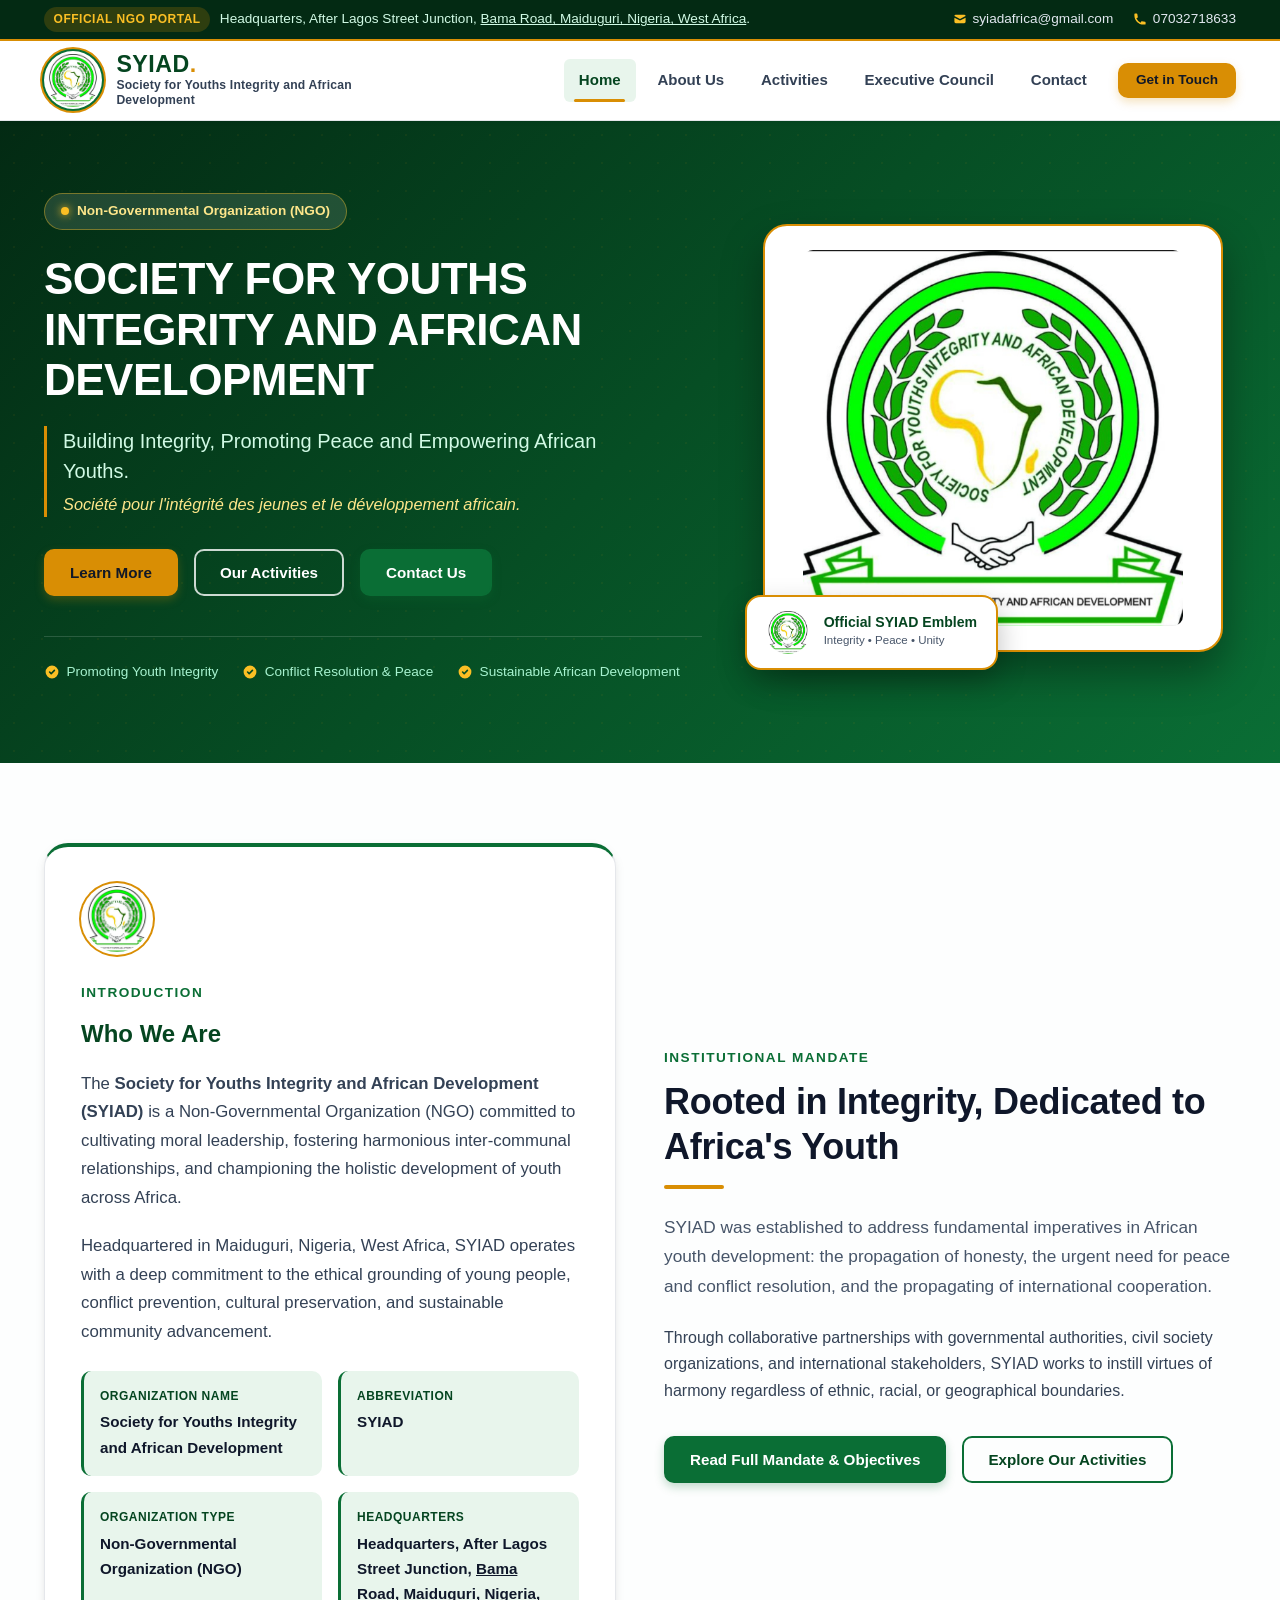
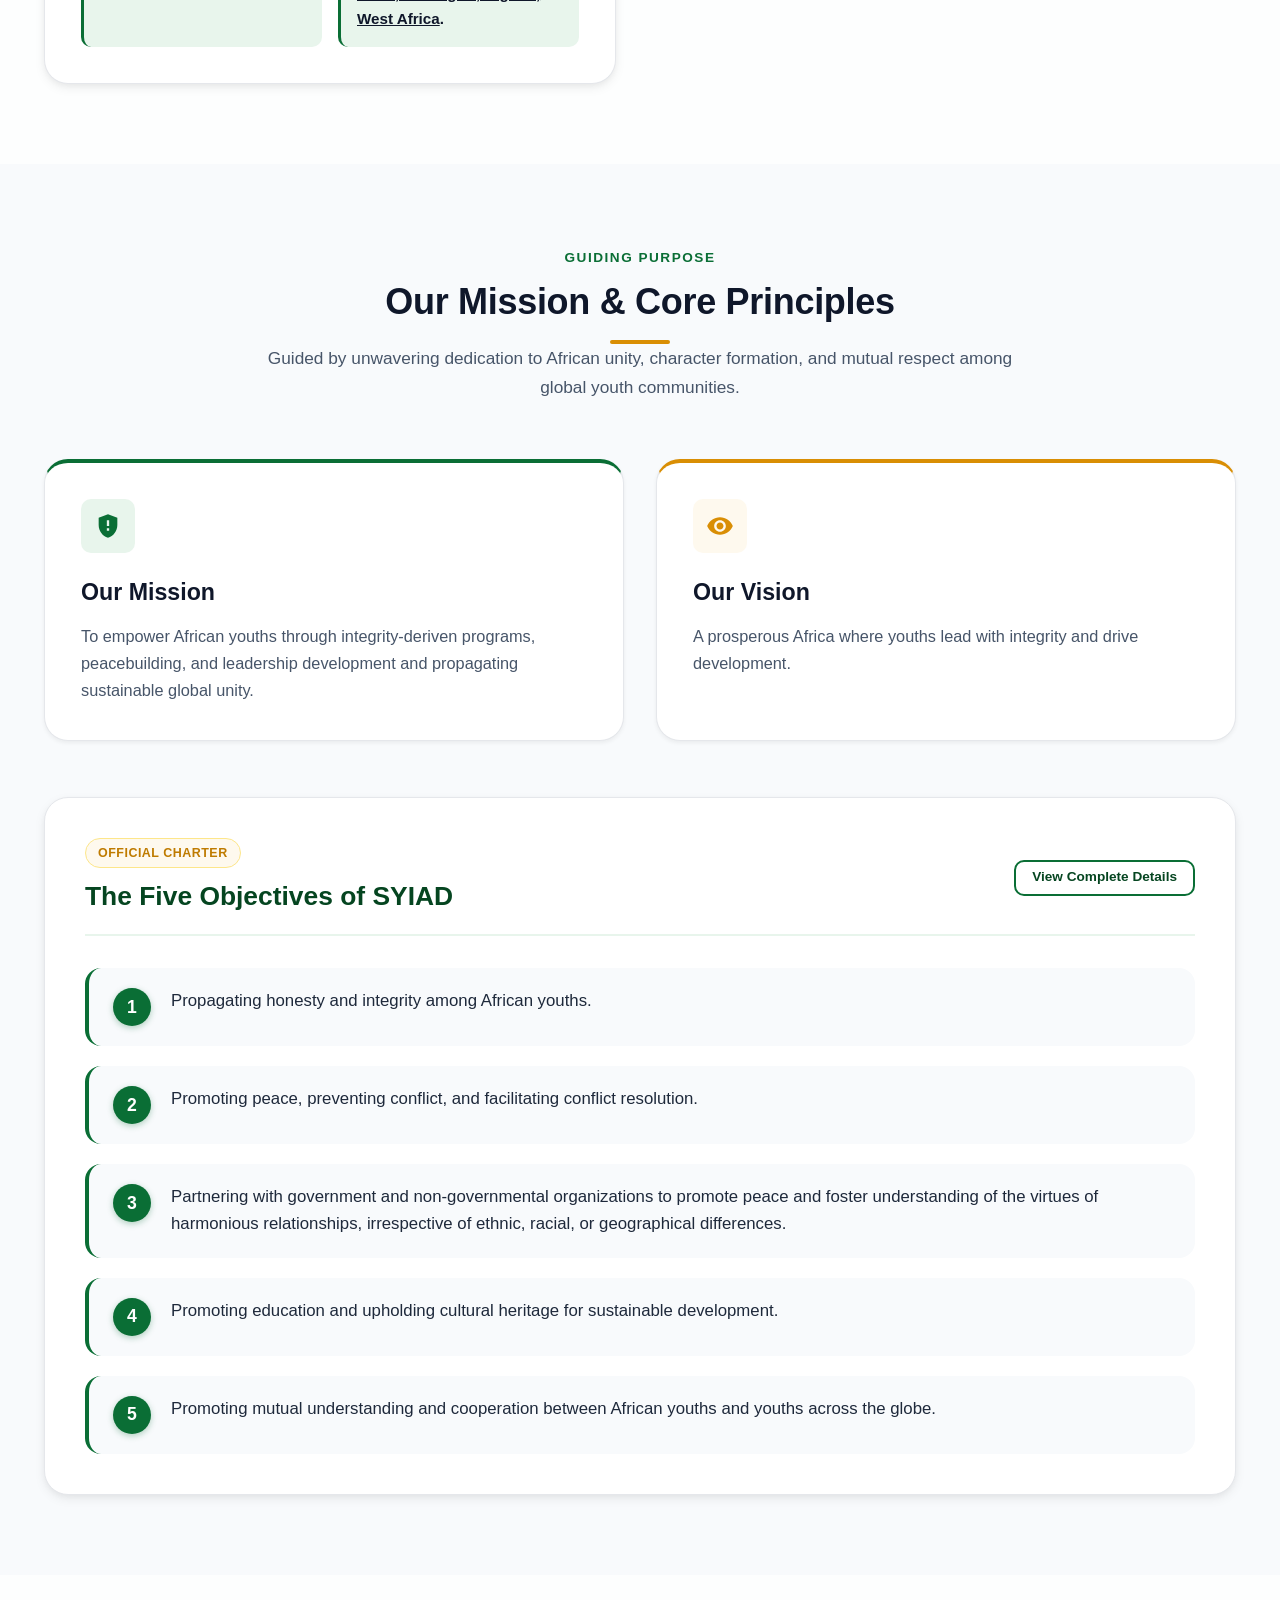
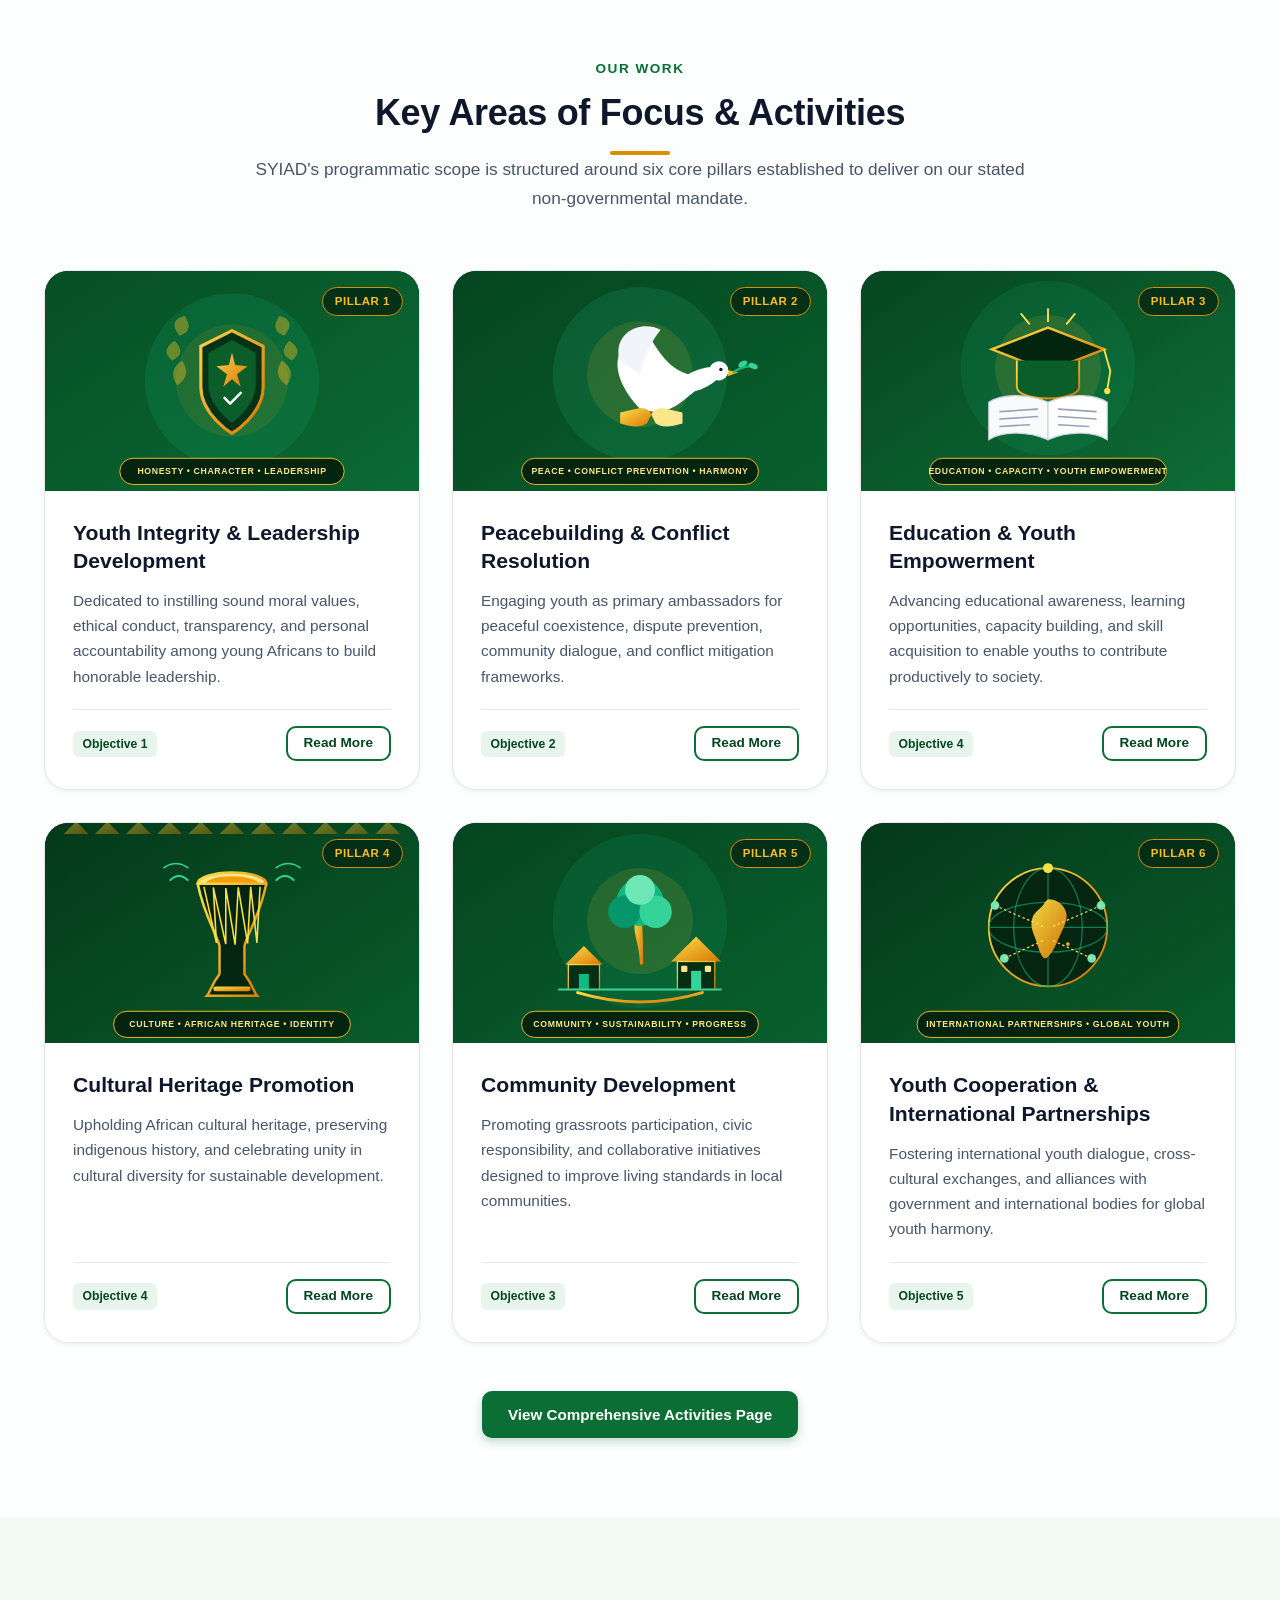
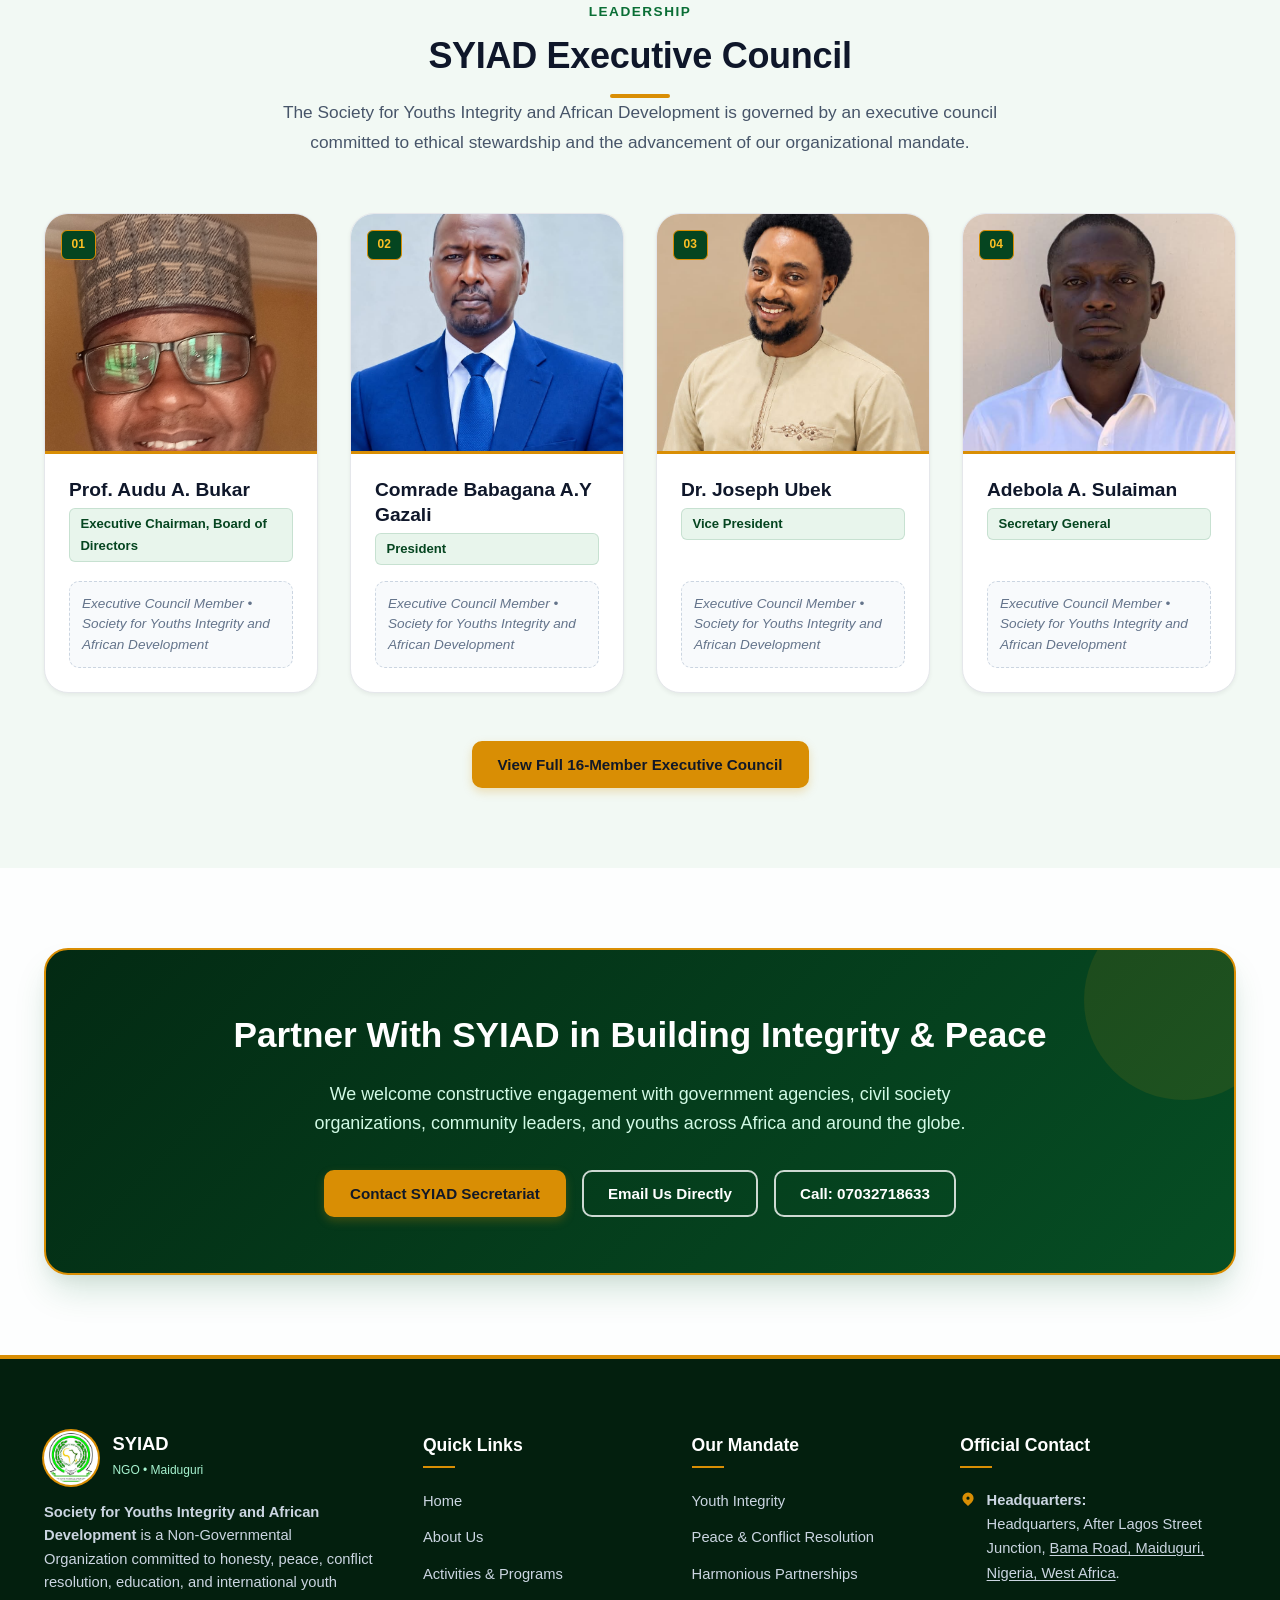
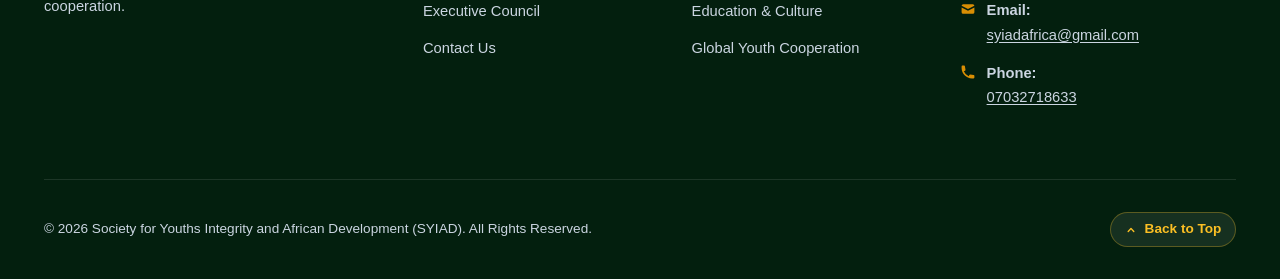
==== commit b795126d: "Apply review committee corrections: official logo, French tagline, and HQ address" ====
--- a/index.html
+++ b/index.html
@@ -42,7 +42,7 @@
     <div class="container top-bar-content">
       <div style="display:flex; align-items:center; gap:0.6rem;">
         <span class="top-bar-badge">Official NGO Portal</span>
-        <span>Headquarters, After Lagos Street Junction, Bama Road, Maiduguri.</span>
+        <span>Headquarters, After Lagos Street Junction, <a href="https://www.google.com/maps/search/Bama+Road,+Maiduguri,+Nigeria,+West+Africa?entry=gmail&source=g" target="_blank" rel="noopener noreferrer" style="color: inherit; text-decoration: underline;">Bama Road, Maiduguri, Nigeria, West Africa</a>.</span>
       </div>
       <div class="top-bar-contact">
         <span class="top-bar-item">
@@ -112,9 +112,14 @@
             SOCIETY FOR YOUTHS INTEGRITY AND AFRICAN DEVELOPMENT
           </h1>
 
-          <p class="hero-tagline">
-            Building Integrity, Promoting Peace and Empowering African Youths.
-          </p>
+          <div class="hero-taglines">
+            <p class="hero-tagline">
+              Building Integrity, Promoting Peace and Empowering African Youths.
+            </p>
+            <p class="hero-tagline-fr" lang="fr">
+              Société pour l'intégrité des jeunes et le développement africain.
+            </p>
+          </div>
 
           <div class="hero-actions">
             <a href="about.html" class="btn btn-gold">Learn More</a>
@@ -140,10 +145,10 @@
 
         <div class="hero-media">
           <div class="hero-card-frame">
-            <img src="assets/images/hero-illustration.svg" alt="Illustration of African youth unity, peacebuilding wreaths and integrity emblem" width="600" height="450">
+            <img src="assets/images/syiad-logo.jpg" alt="Official SYIAD Logo - Society for Youths Integrity and African Development" class="hero-logo-img" width="450" height="450">
             
             <div class="hero-emblem-badge">
-              <img src="assets/images/syiad-logo.jpg" alt="Official SYIAD Logo Badge" width="44" height="44">
+              <img src="assets/images/syiad-logo.jpg" alt="Official SYIAD Emblem Badge" width="44" height="44">
               <div>
                 <h4>Official SYIAD Emblem</h4>
                 <p>Integrity • Peace • Unity</p>
@@ -166,7 +171,7 @@
               The <strong>Society for Youths Integrity and African Development (SYIAD)</strong> is a Non-Governmental Organization (NGO) committed to cultivating moral leadership, fostering harmonious inter-communal relationships, and championing the holistic development of youth across Africa.
             </p>
             <p>
-              Headquartered in Maiduguri, Nigeria, SYIAD operates with a deep commitment to the ethical grounding of young people, conflict prevention, cultural preservation, and sustainable community advancement.
+              Headquartered in Maiduguri, Nigeria, West Africa, SYIAD operates with a deep commitment to the ethical grounding of young people, conflict prevention, cultural preservation, and sustainable community advancement.
             </p>
             
             <div class="info-pills">
@@ -184,7 +189,7 @@
               </div>
               <div class="info-pill">
                 <div class="info-pill-label">Headquarters</div>
-                <div class="info-pill-val">Headquarters, After Lagos Street Junction, Bama Road, Maiduguri.</div>
+                <div class="info-pill-val">Headquarters, After Lagos Street Junction, <a href="https://www.google.com/maps/search/Bama+Road,+Maiduguri,+Nigeria,+West+Africa?entry=gmail&source=g" target="_blank" rel="noopener noreferrer" style="color: inherit; text-decoration: underline;">Bama Road, Maiduguri, Nigeria, West Africa</a>.</div>
               </div>
             </div>
           </div>
@@ -194,7 +199,7 @@
             <h2 class="section-title">Rooted in Integrity, Dedicated to Africa's Youth</h2>
             <div class="title-bar" style="margin-left: 0;"></div>
             <p class="section-description" style="margin-top: 1.5rem; margin-bottom: 1.5rem;">
-              SYIAD was established to address fundamental imperatives in African youth development: the propagation of honesty, the urgent need for peace and conflict resolution, and the cultivation of international cooperation.
+              SYIAD was established to address fundamental imperatives in African youth development: the propagation of honesty, the urgent need for peace and conflict resolution, and the propagating of international cooperation.
             </p>
             <p style="color: var(--color-gray-700); margin-bottom: 2rem;">
               Through collaborative partnerships with governmental authorities, civil society organizations, and international stakeholders, SYIAD works to instill virtues of harmony regardless of ethnic, racial, or geographical boundaries.
@@ -227,7 +232,7 @@
             </div>
             <h3>Our Mission</h3>
             <p>
-              To empower African youths through integrity-deriven programs, peacebuilding, and leadership development.
+              To empower African youths through integrity-deriven programs, peacebuilding, and leadership development and propagating sustainable global unity.
             </p>
           </div>
 
@@ -432,7 +437,7 @@
           <!-- 1. Executive Chairman, Board of Directors -->
           <div class="council-card">
             <div class="council-avatar-wrap">
-              <img src="assets/executive/executiveshairman-board-audu-bukar.jpg.jpg" alt="Official photograph of Prof. Audu A. Bukar, Executive Chairman, Board of Directors" width="300" height="340" loading="lazy">
+              <img src="assets/executive/chairman-board-audu-bukar.jpg" alt="Official photograph of Prof. Audu A. Bukar, Executive Chairman, Board of Directors" width="300" height="340" loading="lazy">
               <span class="council-number-tag">01</span>
             </div>
             <div class="council-card-content">
@@ -447,7 +452,7 @@
           <!-- 2. President -->
           <div class="council-card">
             <div class="council-avatar-wrap">
-              <img src="executive/president-babagana-gazali.jpg" alt="Official photograph of Comrade Babagana A.Y Gazali, President" width="300" height="340" loading="lazy">
+              <img src="assets/executive/president-babagana-gazali.jpg" alt="Official photograph of Comrade Babagana A.Y Gazali, President" width="300" height="340" loading="lazy">
               <span class="council-number-tag">02</span>
             </div>
             <div class="council-card-content">
@@ -462,7 +467,7 @@
           <!-- 3. Vice President -->
           <div class="council-card">
             <div class="council-avatar-wrap">
-              <img src="executive/vice-president-joseph-ubek.jpg" alt="Official photograph of Dr. Joseph Ubek, Vice President" width="300" height="340" loading="lazy">
+              <img src="assets/executive/vice-president-joseph-ubek.jpg" alt="Official photograph of Dr. Joseph Ubek, Vice President" width="300" height="340" loading="lazy">
               <span class="council-number-tag">03</span>
             </div>
             <div class="council-card-content">
@@ -477,7 +482,7 @@
           <!-- 4. Secretary General -->
           <div class="council-card">
             <div class="council-avatar-wrap">
-              <img src="executive/secretary-general-adebola-sulaiman.jpg" alt="Official photograph of Adebola A. Sulaiman, Secretary General" width="300" height="340" loading="lazy">
+              <img src="assets/executive/secretary-general-adebola-sulaiman.jpg" alt="Official photograph of Adebola A. Sulaiman, Secretary General" width="300" height="340" loading="lazy">
               <span class="council-number-tag">04</span>
             </div>
             <div class="council-card-content">
@@ -564,7 +569,7 @@
             <svg viewBox="0 0 20 20" aria-hidden="true"><path fill-rule="evenodd" d="M5.05 4.05a7 7 0 119.9 9.9L10 18.9l-4.95-4.95a7 7 0 010-9.9zM10 11a2 2 0 100-4 2 2 0 000 4z" clip-rule="evenodd"/></svg>
             <div>
               <strong>Headquarters:</strong><br>
-              Headquarters, After Lagos Street Junction, Bama Road, Maiduguri.
+              Headquarters, After Lagos Street Junction, <a href="https://www.google.com/maps/search/Bama+Road,+Maiduguri,+Nigeria,+West+Africa?entry=gmail&source=g" target="_blank" rel="noopener noreferrer">Bama Road, Maiduguri, Nigeria, West Africa</a>.
             </div>
           </div>
           <div class="footer-contact-item">
--- a/assets/css/styles.css
+++ b/assets/css/styles.css
@@ -0,0 +1,1862 @@
+/* ==========================================================================
+   SOCIETY FOR YOUTHS INTEGRITY AND AFRICAN DEVELOPMENT (SYIAD)
+   Official Master Stylesheet
+   Brand Colors: African Emerald Green, Solar Gold, Deep Obsidian, Crisp White
+   ========================================================================== */
+
+:root {
+  /* Brand Palette from Official SYIAD Logo */
+  --color-primary: #0A6E35;
+  --color-primary-dark: #054520;
+  --color-primary-darker: #032A13;
+  --color-primary-light: #128F46;
+  --color-primary-vibrant: #00A843;
+  --color-primary-subtle: #E8F5EC;
+  --color-primary-tint: #F2F9F4;
+
+  /* Gold / Yellow Accent from African Continent Emblem */
+  --color-gold: #D98E04;
+  --color-gold-hover: #BF7B00;
+  --color-gold-light: #FBBF24;
+  --color-gold-subtle: #FEF9EE;
+  --color-gold-border: #FDE68A;
+
+  /* Neutrals & Typography */
+  --color-dark: #111827;
+  --color-gray-900: #0F172A;
+  --color-gray-800: #1E293B;
+  --color-gray-700: #334155;
+  --color-gray-600: #475569;
+  --color-gray-500: #64748B;
+  --color-gray-400: #94A3B8;
+  --color-gray-300: #CBD5E1;
+  --color-gray-200: #E2E8F0;
+  --color-gray-100: #F1F5F9;
+  --color-gray-50: #F8FAFC;
+  --color-white: #FFFFFF;
+
+  /* Semantic UI */
+  --color-text-main: #1F2937;
+  --color-text-muted: #4B5563;
+  --color-bg-body: #FDFEFE;
+  --color-bg-surface: #FFFFFF;
+  --color-border: #E5E7EB;
+
+  /* Shadows */
+  --shadow-xs: 0 1px 2px 0 rgba(0, 0, 0, 0.05);
+  --shadow-sm: 0 2px 4px 0 rgba(0, 0, 0, 0.06);
+  --shadow-md: 0 4px 12px -1px rgba(0, 0, 0, 0.08), 0 2px 6px -1px rgba(0, 0, 0, 0.04);
+  --shadow-lg: 0 12px 24px -4px rgba(10, 110, 53, 0.12), 0 4px 12px -2px rgba(0, 0, 0, 0.05);
+  --shadow-xl: 0 20px 35px -6px rgba(10, 110, 53, 0.18), 0 8px 16px -4px rgba(0, 0, 0, 0.06);
+
+  /* Radii */
+  --radius-sm: 6px;
+  --radius-md: 10px;
+  --radius-lg: 16px;
+  --radius-xl: 24px;
+  --radius-full: 9999px;
+
+  /* Typography */
+  --font-family: -apple-system, BlinkMacSystemFont, "Segoe UI", Roboto, "Helvetica Neue", Arial, sans-serif;
+  --font-heading: "Segoe UI", -apple-system, BlinkMacSystemFont, Roboto, sans-serif;
+  --max-width: 1240px;
+  --transition: all 0.25s cubic-bezier(0.4, 0, 0.2, 1);
+}
+
+/* ==========================================================================
+   Reset & Baseline
+   ========================================================================== */
+*, *::before, *::after {
+  box-sizing: border-box;
+  margin: 0;
+  padding: 0;
+}
+
+html {
+  font-size: 16px;
+  scroll-behavior: smooth;
+  -webkit-text-size-adjust: 100%;
+}
+
+body {
+  font-family: var(--font-family);
+  background-color: var(--color-bg-body);
+  color: var(--color-text-main);
+  line-height: 1.65;
+  overflow-x: hidden;
+}
+
+img, svg {
+  display: block;
+  max-width: 100%;
+  height: auto;
+}
+
+a {
+  color: var(--color-primary);
+  text-decoration: none;
+  transition: var(--transition);
+}
+
+a:hover, a:focus-visible {
+  color: var(--color-primary-dark);
+}
+
+ul, ol {
+  list-style: none;
+}
+
+button, input, textarea, select {
+  font: inherit;
+}
+
+/* Skip Link for Accessibility */
+.skip-link {
+  position: absolute;
+  top: -60px;
+  left: 1rem;
+  background: var(--color-primary-dark);
+  color: var(--color-white);
+  padding: 0.75rem 1.25rem;
+  border-radius: var(--radius-sm);
+  z-index: 9999;
+  transition: top 0.2s ease;
+  font-weight: 600;
+}
+
+.skip-link:focus {
+  top: 1rem;
+}
+
+/* Container */
+.container {
+  width: 100%;
+  max-width: var(--max-width);
+  margin-left: auto;
+  margin-right: auto;
+  padding-left: 1.5rem;
+  padding-right: 1.5rem;
+}
+
+/* ==========================================================================
+   Top Notification / Utility Bar
+   ========================================================================== */
+.top-bar {
+  background-color: var(--color-primary-darker);
+  color: #D1FAE5;
+  font-size: 0.85rem;
+  padding: 0.45rem 0;
+  border-bottom: 2px solid var(--color-gold);
+}
+
+.top-bar-content {
+  display: flex;
+  justify-content: space-between;
+  align-items: center;
+  flex-wrap: wrap;
+  gap: 0.75rem;
+}
+
+.top-bar-badge {
+  display: inline-flex;
+  align-items: center;
+  gap: 0.4rem;
+  background: rgba(217, 142, 4, 0.2);
+  color: var(--color-gold-light);
+  padding: 0.15rem 0.6rem;
+  border-radius: var(--radius-full);
+  font-weight: 600;
+  letter-spacing: 0.5px;
+  text-transform: uppercase;
+  font-size: 0.75rem;
+}
+
+.top-bar-contact {
+  display: flex;
+  align-items: center;
+  gap: 1.25rem;
+  flex-wrap: wrap;
+}
+
+.top-bar-item {
+  display: inline-flex;
+  align-items: center;
+  gap: 0.35rem;
+  color: #E2E8F0;
+  transition: var(--transition);
+}
+
+.top-bar-item a {
+  color: #E2E8F0;
+  display: inline-flex;
+  align-items: center;
+  gap: 0.35rem;
+}
+
+.top-bar-item a:hover {
+  color: var(--color-gold-light);
+}
+
+.top-bar-item svg {
+  width: 14px;
+  height: 14px;
+  fill: var(--color-gold-light);
+}
+
+/* ==========================================================================
+   Site Header & Sticky Navigation
+   ========================================================================== */
+.site-header {
+  position: sticky;
+  top: 0;
+  background: rgba(255, 255, 255, 0.96);
+  backdrop-filter: blur(10px);
+  -webkit-backdrop-filter: blur(10px);
+  border-bottom: 1px solid var(--color-border);
+  z-index: 1000;
+  box-shadow: var(--shadow-sm);
+  transition: var(--transition);
+}
+
+.header-container {
+  display: flex;
+  align-items: center;
+  justify-content: space-between;
+  padding-top: 0.65rem;
+  padding-bottom: 0.65rem;
+}
+
+/* Brand Logo & Title */
+.brand {
+  display: flex;
+  align-items: center;
+  gap: 0.9rem;
+  text-decoration: none;
+}
+
+.brand-logo-wrap {
+  width: 58px;
+  height: 58px;
+  flex-shrink: 0;
+  border-radius: 50%;
+  padding: 2px;
+  background: var(--color-white);
+  box-shadow: 0 0 0 2px var(--color-primary), 0 0 0 4px var(--color-gold);
+  display: flex;
+  align-items: center;
+  justify-content: center;
+  transition: var(--transition);
+}
+
+.brand:hover .brand-logo-wrap {
+  transform: scale(1.05);
+}
+
+.brand-logo {
+  width: 100%;
+  height: 100%;
+  object-fit: contain;
+  border-radius: 50%;
+}
+
+.brand-text {
+  display: flex;
+  flex-direction: column;
+}
+
+.brand-acronym {
+  font-family: var(--font-heading);
+  font-size: 1.45rem;
+  font-weight: 800;
+  color: var(--color-primary-dark);
+  line-height: 1.1;
+  letter-spacing: 0.5px;
+}
+
+.brand-acronym span {
+  color: var(--color-gold);
+}
+
+.brand-full-name {
+  font-size: 0.76rem;
+  font-weight: 600;
+  color: var(--color-gray-700);
+  line-height: 1.25;
+  max-width: 280px;
+  letter-spacing: 0.2px;
+}
+
+/* Navigation Menu */
+.nav-menu {
+  display: flex;
+  align-items: center;
+  gap: 0.5rem;
+}
+
+.nav-list {
+  display: flex;
+  align-items: center;
+  gap: 0.4rem;
+}
+
+.nav-link {
+  display: inline-block;
+  padding: 0.55rem 0.95rem;
+  font-size: 0.94rem;
+  font-weight: 600;
+  color: var(--color-gray-700);
+  border-radius: var(--radius-sm);
+  position: relative;
+  transition: var(--transition);
+}
+
+.nav-link:hover {
+  color: var(--color-primary);
+  background-color: var(--color-primary-subtle);
+}
+
+.nav-link.active {
+  color: var(--color-primary-dark);
+  background-color: var(--color-primary-subtle);
+  font-weight: 700;
+}
+
+.nav-link.active::after {
+  content: "";
+  position: absolute;
+  bottom: 0;
+  left: 15%;
+  right: 15%;
+  height: 3px;
+  background: var(--color-gold);
+  border-radius: 2px;
+}
+
+.nav-cta {
+  margin-left: 0.5rem;
+}
+
+/* Mobile Hamburger Toggle */
+.nav-toggle {
+  display: none;
+  background: none;
+  border: 1px solid var(--color-gray-300);
+  border-radius: var(--radius-sm);
+  padding: 0.5rem;
+  cursor: pointer;
+  color: var(--color-gray-800);
+  width: 44px;
+  height: 44px;
+  align-items: center;
+  justify-content: center;
+}
+
+.nav-toggle:focus-visible {
+  outline: 2px solid var(--color-primary);
+}
+
+.hamburger-icon {
+  width: 24px;
+  height: 18px;
+  display: flex;
+  flex-direction: column;
+  justify-content: space-between;
+}
+
+.hamburger-line {
+  display: block;
+  height: 2.5px;
+  width: 100%;
+  background-color: var(--color-primary-dark);
+  border-radius: 2px;
+  transition: var(--transition);
+}
+
+.nav-toggle.open .hamburger-line:nth-child(1) {
+  transform: translateY(7.5px) rotate(45deg);
+}
+
+.nav-toggle.open .hamburger-line:nth-child(2) {
+  opacity: 0;
+}
+
+.nav-toggle.open .hamburger-line:nth-child(3) {
+  transform: translateY(-7.5px) rotate(-45deg);
+}
+
+/* ==========================================================================
+   Buttons & Badges
+   ========================================================================== */
+.btn {
+  display: inline-flex;
+  align-items: center;
+  justify-content: center;
+  gap: 0.5rem;
+  padding: 0.75rem 1.5rem;
+  font-size: 0.95rem;
+  font-weight: 600;
+  border-radius: var(--radius-md);
+  cursor: pointer;
+  border: 2px solid transparent;
+  text-decoration: none;
+  transition: var(--transition);
+  line-height: 1.25;
+}
+
+.btn-primary {
+  background-color: var(--color-primary);
+  color: var(--color-white);
+  border-color: var(--color-primary);
+  box-shadow: 0 4px 10px rgba(10, 110, 53, 0.25);
+}
+
+.btn-primary:hover, .btn-primary:focus-visible {
+  background-color: var(--color-primary-dark);
+  border-color: var(--color-primary-dark);
+  color: var(--color-white);
+  transform: translateY(-2px);
+  box-shadow: 0 6px 14px rgba(10, 110, 53, 0.35);
+}
+
+.btn-gold {
+  background-color: var(--color-gold);
+  color: var(--color-dark);
+  border-color: var(--color-gold);
+  box-shadow: 0 4px 10px rgba(217, 142, 4, 0.25);
+  font-weight: 700;
+}
+
+.btn-gold:hover, .btn-gold:focus-visible {
+  background-color: var(--color-gold-hover);
+  border-color: var(--color-gold-hover);
+  color: var(--color-dark);
+  transform: translateY(-2px);
+  box-shadow: 0 6px 14px rgba(217, 142, 4, 0.35);
+}
+
+.btn-outline {
+  background-color: transparent;
+  color: var(--color-primary-dark);
+  border-color: var(--color-primary);
+}
+
+.btn-outline:hover, .btn-outline:focus-visible {
+  background-color: var(--color-primary-subtle);
+  color: var(--color-primary-dark);
+  transform: translateY(-2px);
+}
+
+.btn-white {
+  background-color: var(--color-white);
+  color: var(--color-primary-dark);
+  border-color: var(--color-white);
+  box-shadow: 0 4px 10px rgba(0, 0, 0, 0.1);
+  font-weight: 700;
+}
+
+.btn-white:hover {
+  background-color: #F8FAFC;
+  color: var(--color-primary);
+  transform: translateY(-2px);
+}
+
+.btn-white-outline {
+  background-color: transparent;
+  color: var(--color-white);
+  border-color: rgba(255, 255, 255, 0.8);
+}
+
+.btn-white-outline:hover {
+  background-color: rgba(255, 255, 255, 0.15);
+  color: var(--color-white);
+  transform: translateY(-2px);
+}
+
+.btn-sm {
+  padding: 0.45rem 1rem;
+  font-size: 0.85rem;
+}
+
+.badge {
+  display: inline-flex;
+  align-items: center;
+  gap: 0.35rem;
+  padding: 0.25rem 0.75rem;
+  font-size: 0.78rem;
+  font-weight: 700;
+  text-transform: uppercase;
+  letter-spacing: 0.5px;
+  border-radius: var(--radius-full);
+}
+
+.badge-green {
+  background-color: var(--color-primary-subtle);
+  color: var(--color-primary-dark);
+  border: 1px solid rgba(10, 110, 53, 0.2);
+}
+
+.badge-gold {
+  background-color: var(--color-gold-subtle);
+  color: var(--color-gold-hover);
+  border: 1px solid var(--color-gold-border);
+}
+
+.badge-gray {
+  background-color: var(--color-gray-100);
+  color: var(--color-gray-600);
+  border: 1px solid var(--color-gray-300);
+}
+
+/* ==========================================================================
+   Hero Section
+   ========================================================================== */
+.hero {
+  position: relative;
+  background: linear-gradient(135deg, #032A13 0%, #064E24 50%, #0A6E35 100%);
+  color: var(--color-white);
+  padding: 4.5rem 0 5rem;
+  overflow: hidden;
+}
+
+/* African motif background watermark */
+.hero::before {
+  content: "";
+  position: absolute;
+  top: 0;
+  left: 0;
+  right: 0;
+  bottom: 0;
+  background-image: radial-gradient(rgba(245, 158, 11, 0.08) 1.5px, transparent 1.5px);
+  background-size: 28px 28px;
+  opacity: 0.7;
+  pointer-events: none;
+}
+
+.hero-layout {
+  position: relative;
+  display: grid;
+  grid-template-columns: 1.15fr 0.85fr;
+  align-items: center;
+  gap: 3rem;
+  z-index: 1;
+}
+
+.hero-pill {
+  display: inline-flex;
+  align-items: center;
+  gap: 0.5rem;
+  background: rgba(255, 255, 255, 0.12);
+  border: 1px solid rgba(251, 191, 36, 0.4);
+  padding: 0.4rem 1rem;
+  border-radius: var(--radius-full);
+  font-size: 0.85rem;
+  color: #FDE68A;
+  font-weight: 600;
+  margin-bottom: 1.5rem;
+}
+
+.hero-pill-dot {
+  width: 8px;
+  height: 8px;
+  border-radius: 50%;
+  background-color: var(--color-gold-light);
+  box-shadow: 0 0 8px var(--color-gold-light);
+}
+
+.hero-title {
+  font-family: var(--font-heading);
+  font-size: 2.75rem;
+  font-weight: 800;
+  line-height: 1.15;
+  color: var(--color-white);
+  margin-bottom: 1.25rem;
+  letter-spacing: -0.5px;
+}
+
+.hero-title .highlight {
+  color: var(--color-gold-light);
+  display: block;
+}
+
+.hero-taglines {
+  border-left: 3px solid var(--color-gold);
+  padding-left: 1rem;
+  margin-bottom: 2rem;
+  max-width: 620px;
+}
+
+.hero-tagline {
+  font-size: 1.25rem;
+  font-weight: 500;
+  line-height: 1.5;
+  color: #D1FAE5;
+  margin-bottom: 0.45rem;
+}
+
+.hero-tagline-fr {
+  font-size: 1.02rem;
+  font-weight: 400;
+  font-style: italic;
+  line-height: 1.45;
+  color: #FDE68A;
+  margin-bottom: 0;
+}
+
+.hero-actions {
+  display: flex;
+  flex-wrap: wrap;
+  gap: 1rem;
+  margin-bottom: 2.5rem;
+}
+
+.hero-meta {
+  display: flex;
+  align-items: center;
+  gap: 1.5rem;
+  flex-wrap: wrap;
+  padding-top: 1.5rem;
+  border-top: 1px solid rgba(255, 255, 255, 0.15);
+  font-size: 0.85rem;
+  color: #A7F3D0;
+}
+
+.hero-meta-item {
+  display: flex;
+  align-items: center;
+  gap: 0.4rem;
+}
+
+.hero-meta-item svg {
+  width: 16px;
+  height: 16px;
+  fill: var(--color-gold-light);
+}
+
+/* Hero Media Column */
+.hero-media {
+  position: relative;
+  display: flex;
+  justify-content: center;
+  align-items: center;
+}
+
+.hero-card-frame {
+  position: relative;
+  background: var(--color-white);
+  border: 2px solid var(--color-gold);
+  border-radius: var(--radius-xl);
+  padding: 1.5rem;
+  box-shadow: 0 20px 40px rgba(0, 0, 0, 0.35);
+  display: flex;
+  flex-direction: column;
+  align-items: center;
+  justify-content: center;
+  max-width: 460px;
+  width: 100%;
+}
+
+.hero-card-frame img.hero-logo-img {
+  width: 100%;
+  max-width: 380px;
+  height: auto;
+  aspect-ratio: 1080 / 1069;
+  object-fit: contain;
+  display: block;
+  border-radius: var(--radius-md);
+  box-shadow: none;
+}
+
+.hero-card-frame img, .hero-card-frame svg {
+  border-radius: var(--radius-lg);
+}
+
+/* Floating Official Emblem Badge on Hero */
+.hero-emblem-badge {
+  position: absolute;
+  bottom: -20px;
+  left: -20px;
+  background: var(--color-white);
+  color: var(--color-dark);
+  padding: 0.85rem 1.2rem;
+  border-radius: var(--radius-lg);
+  box-shadow: 0 12px 28px rgba(0, 0, 0, 0.25);
+  border: 2px solid var(--color-gold);
+  display: flex;
+  align-items: center;
+  gap: 0.85rem;
+  z-index: 2;
+}
+
+.hero-emblem-badge img {
+  width: 44px;
+  height: 44px;
+  border-radius: 50%;
+  object-fit: contain;
+}
+
+.hero-emblem-badge h4 {
+  font-size: 0.88rem;
+  font-weight: 700;
+  color: var(--color-primary-dark);
+  line-height: 1.2;
+}
+
+.hero-emblem-badge p {
+  font-size: 0.72rem;
+  color: var(--color-gray-600);
+  font-weight: 500;
+}
+
+/* ==========================================================================
+   Section Styling Framework
+   ========================================================================== */
+.section {
+  padding: 5rem 0;
+  position: relative;
+}
+
+.section-alt {
+  background-color: var(--color-gray-50);
+}
+
+.section-green-tint {
+  background-color: var(--color-primary-tint);
+}
+
+.section-header {
+  text-align: center;
+  max-width: 780px;
+  margin: 0 auto 3.5rem;
+}
+
+.section-header.text-left {
+  text-align: left;
+  margin-left: 0;
+}
+
+.section-subtitle {
+  display: inline-block;
+  font-size: 0.85rem;
+  font-weight: 700;
+  color: var(--color-primary);
+  text-transform: uppercase;
+  letter-spacing: 1.5px;
+  margin-bottom: 0.6rem;
+}
+
+.section-title {
+  font-family: var(--font-heading);
+  font-size: 2.25rem;
+  font-weight: 800;
+  color: var(--color-gray-900);
+  line-height: 1.25;
+  margin-bottom: 1rem;
+  letter-spacing: -0.3px;
+}
+
+.section-description {
+  font-size: 1.08rem;
+  color: var(--color-gray-600);
+  line-height: 1.7;
+}
+
+.title-bar {
+  width: 60px;
+  height: 4px;
+  background: var(--color-gold);
+  margin: 1rem auto 0;
+  border-radius: 2px;
+}
+
+.section-header.text-left .title-bar {
+  margin-left: 0;
+}
+
+/* ==========================================================================
+   Page Banners (For Subpages: About, Activities, Council, Contact)
+   ========================================================================== */
+.page-banner {
+  background: linear-gradient(135deg, #032A13 0%, #064E24 60%, #0A6E35 100%);
+  color: var(--color-white);
+  padding: 4rem 0;
+  position: relative;
+  border-bottom: 3px solid var(--color-gold);
+}
+
+.page-banner::after {
+  content: "";
+  position: absolute;
+  top: 0;
+  left: 0;
+  right: 0;
+  bottom: 0;
+  background-image: radial-gradient(rgba(245, 158, 11, 0.1) 1.5px, transparent 1.5px);
+  background-size: 24px 24px;
+  opacity: 0.6;
+  pointer-events: none;
+}
+
+.page-banner-content {
+  position: relative;
+  z-index: 1;
+  max-width: 800px;
+}
+
+.breadcrumbs {
+  display: flex;
+  align-items: center;
+  gap: 0.5rem;
+  font-size: 0.85rem;
+  color: #A7F3D0;
+  margin-bottom: 1rem;
+}
+
+.breadcrumbs a {
+  color: #FDE68A;
+}
+
+.breadcrumbs a:hover {
+  text-decoration: underline;
+}
+
+.page-banner-title {
+  font-family: var(--font-heading);
+  font-size: 2.5rem;
+  font-weight: 800;
+  color: var(--color-white);
+  line-height: 1.2;
+  margin-bottom: 0.75rem;
+}
+
+.page-banner-desc {
+  font-size: 1.15rem;
+  color: #D1FAE5;
+  line-height: 1.6;
+}
+
+/* ==========================================================================
+   Who We Are / About Cards
+   ========================================================================== */
+.about-grid {
+  display: grid;
+  grid-template-columns: 1fr 1fr;
+  gap: 3rem;
+  align-items: center;
+}
+
+.about-card-featured {
+  background: var(--color-white);
+  border: 1px solid var(--color-border);
+  border-radius: var(--radius-xl);
+  padding: 2.25rem;
+  box-shadow: var(--shadow-md);
+  position: relative;
+  border-top: 4px solid var(--color-primary);
+}
+
+.about-card-featured .logo-stamp {
+  width: 72px;
+  height: 72px;
+  margin-bottom: 1.5rem;
+  border-radius: 50%;
+  padding: 3px;
+  box-shadow: 0 0 0 2px var(--color-gold);
+}
+
+.about-card-featured h3 {
+  font-family: var(--font-heading);
+  font-size: 1.5rem;
+  font-weight: 700;
+  color: var(--color-primary-dark);
+  margin-bottom: 1rem;
+}
+
+.about-card-featured p {
+  color: var(--color-gray-700);
+  font-size: 1.05rem;
+  line-height: 1.7;
+  margin-bottom: 1.25rem;
+}
+
+/* Quick Facts / Info Table Pill */
+.info-pills {
+  display: grid;
+  grid-template-columns: repeat(auto-fit, minmax(200px, 1fr));
+  gap: 1rem;
+  margin-top: 1.5rem;
+}
+
+.info-pill {
+  background: var(--color-primary-subtle);
+  border-radius: var(--radius-md);
+  padding: 1rem;
+  border-left: 3px solid var(--color-primary);
+}
+
+.info-pill-label {
+  font-size: 0.75rem;
+  font-weight: 700;
+  text-transform: uppercase;
+  color: var(--color-primary-dark);
+  letter-spacing: 0.5px;
+  margin-bottom: 0.2rem;
+}
+
+.info-pill-val {
+  font-size: 0.95rem;
+  font-weight: 600;
+  color: var(--color-gray-900);
+}
+
+/* ==========================================================================
+   Mission & Vision Cards
+   ========================================================================== */
+.mv-grid {
+  display: grid;
+  grid-template-columns: 1fr 1fr;
+  gap: 2rem;
+  margin-bottom: 3.5rem;
+}
+
+.mv-card {
+  background: var(--color-white);
+  border: 1px solid var(--color-border);
+  border-radius: var(--radius-xl);
+  padding: 2.25rem;
+  box-shadow: var(--shadow-sm);
+  position: relative;
+  transition: var(--transition);
+}
+
+.mv-card:hover {
+  transform: translateY(-4px);
+  box-shadow: var(--shadow-md);
+}
+
+.mv-card.mission {
+  border-top: 4px solid var(--color-primary);
+}
+
+.mv-card.vision {
+  border-top: 4px solid var(--color-gold);
+}
+
+.mv-icon-box {
+  width: 54px;
+  height: 54px;
+  border-radius: var(--radius-md);
+  display: flex;
+  align-items: center;
+  justify-content: center;
+  margin-bottom: 1.25rem;
+}
+
+.mv-card.mission .mv-icon-box {
+  background-color: var(--color-primary-subtle);
+  color: var(--color-primary);
+}
+
+.mv-card.vision .mv-icon-box {
+  background-color: var(--color-gold-subtle);
+  color: var(--color-gold);
+}
+
+.mv-icon-box svg {
+  width: 28px;
+  height: 28px;
+  fill: currentColor;
+}
+
+.mv-card h3 {
+  font-family: var(--font-heading);
+  font-size: 1.45rem;
+  font-weight: 800;
+  color: var(--color-gray-900);
+  margin-bottom: 0.75rem;
+}
+
+.mv-card p {
+  color: var(--color-gray-600);
+  font-size: 1.02rem;
+  line-height: 1.65;
+}
+
+/* ==========================================================================
+   Stated Objectives (Exact 5 Objectives from Mandate)
+   ========================================================================== */
+.objectives-container {
+  background: var(--color-white);
+  border: 1px solid var(--color-border);
+  border-radius: var(--radius-xl);
+  padding: 2.5rem;
+  box-shadow: var(--shadow-md);
+}
+
+.objectives-header {
+  margin-bottom: 2rem;
+  padding-bottom: 1rem;
+  border-bottom: 2px solid var(--color-primary-subtle);
+  display: flex;
+  justify-content: space-between;
+  align-items: center;
+  flex-wrap: wrap;
+  gap: 1rem;
+}
+
+.objectives-header h3 {
+  font-family: var(--font-heading);
+  font-size: 1.65rem;
+  font-weight: 800;
+  color: var(--color-primary-dark);
+}
+
+.objectives-list {
+  display: flex;
+  flex-direction: column;
+  gap: 1.25rem;
+}
+
+.objective-item {
+  display: flex;
+  align-items: flex-start;
+  gap: 1.25rem;
+  background: var(--color-gray-50);
+  padding: 1.25rem 1.5rem;
+  border-radius: var(--radius-lg);
+  border-left: 4px solid var(--color-primary);
+  transition: var(--transition);
+}
+
+.objective-item:hover {
+  background: var(--color-primary-subtle);
+  transform: translateX(4px);
+  border-left-color: var(--color-gold);
+}
+
+.objective-num {
+  width: 38px;
+  height: 38px;
+  flex-shrink: 0;
+  background-color: var(--color-primary);
+  color: var(--color-white);
+  border-radius: 50%;
+  display: flex;
+  align-items: center;
+  justify-content: center;
+  font-weight: 800;
+  font-size: 1.1rem;
+  box-shadow: 0 2px 6px rgba(10, 110, 53, 0.3);
+}
+
+.objective-item:hover .objective-num {
+  background-color: var(--color-gold);
+  color: var(--color-dark);
+}
+
+.objective-text {
+  font-size: 1.05rem;
+  color: var(--color-gray-800);
+  line-height: 1.6;
+  font-weight: 500;
+}
+
+/* ==========================================================================
+   Activities & Programs Cards Grid
+   ========================================================================== */
+.activities-grid {
+  display: grid;
+  grid-template-columns: repeat(auto-fit, minmax(350px, 1fr));
+  gap: 2rem;
+}
+
+.activity-card {
+  background: var(--color-white);
+  border: 1px solid var(--color-border);
+  border-radius: var(--radius-xl);
+  overflow: hidden;
+  box-shadow: var(--shadow-sm);
+  display: flex;
+  flex-direction: column;
+  transition: var(--transition);
+  position: relative;
+}
+
+.activity-card:hover {
+  transform: translateY(-6px);
+  box-shadow: var(--shadow-lg);
+  border-color: rgba(10, 110, 53, 0.3);
+}
+
+.activity-card-media {
+  position: relative;
+  height: 220px;
+  background: var(--color-gray-900);
+  overflow: hidden;
+}
+
+.activity-card-media img, .activity-card-media svg {
+  width: 100%;
+  height: 100%;
+  object-fit: cover;
+  transition: transform 0.4s ease;
+}
+
+.activity-card:hover .activity-card-media img,
+.activity-card:hover .activity-card-media svg {
+  transform: scale(1.04);
+}
+
+.activity-card-badge {
+  position: absolute;
+  top: 1rem;
+  right: 1rem;
+  background: rgba(3, 42, 19, 0.85);
+  color: var(--color-gold-light);
+  font-size: 0.72rem;
+  font-weight: 700;
+  padding: 0.25rem 0.75rem;
+  border-radius: var(--radius-full);
+  border: 1px solid var(--color-gold);
+  backdrop-filter: blur(4px);
+  letter-spacing: 0.5px;
+  text-transform: uppercase;
+}
+
+.activity-card-body {
+  padding: 1.75rem;
+  display: flex;
+  flex-direction: column;
+  flex-grow: 1;
+}
+
+.activity-card-title {
+  font-family: var(--font-heading);
+  font-size: 1.32rem;
+  font-weight: 700;
+  color: var(--color-gray-900);
+  line-height: 1.35;
+  margin-bottom: 0.75rem;
+}
+
+.activity-card-desc {
+  font-size: 0.96rem;
+  color: var(--color-gray-600);
+  line-height: 1.65;
+  margin-bottom: 1.25rem;
+  flex-grow: 1;
+}
+
+.activity-card-footer {
+  padding-top: 1rem;
+  border-top: 1px solid var(--color-border);
+  display: flex;
+  align-items: center;
+  justify-content: space-between;
+}
+
+.activity-objective-tag {
+  font-size: 0.76rem;
+  font-weight: 600;
+  color: var(--color-primary-dark);
+  background: var(--color-primary-subtle);
+  padding: 0.2rem 0.6rem;
+  border-radius: var(--radius-sm);
+  display: inline-flex;
+  align-items: center;
+  gap: 0.3rem;
+}
+
+/* ==========================================================================
+   Executive Council Cards & Grid
+   ========================================================================== */
+.council-grid {
+  display: grid;
+  grid-template-columns: repeat(auto-fit, minmax(270px, 1fr));
+  gap: 2rem;
+}
+
+.council-card {
+  background: var(--color-white);
+  border: 1px solid var(--color-border);
+  border-radius: var(--radius-xl);
+  overflow: hidden;
+  box-shadow: var(--shadow-sm);
+  transition: var(--transition);
+  display: flex;
+  flex-direction: column;
+  position: relative;
+}
+
+.council-card:hover {
+  transform: translateY(-5px);
+  box-shadow: var(--shadow-md);
+  border-color: var(--color-primary-light);
+}
+
+.council-avatar-wrap {
+  position: relative;
+  background: var(--color-primary-tint);
+  height: 240px;
+  overflow: hidden;
+  display: flex;
+  align-items: center;
+  justify-content: center;
+  border-bottom: 3px solid var(--color-gold);
+}
+
+.council-avatar-wrap img, .council-avatar-wrap svg {
+  width: 100%;
+  height: 100%;
+  object-fit: cover;
+  object-position: center 20%;
+}
+
+.council-number-tag {
+  position: absolute;
+  top: 1rem;
+  left: 1rem;
+  background: var(--color-primary-dark);
+  color: var(--color-gold-light);
+  font-size: 0.75rem;
+  font-weight: 800;
+  padding: 0.25rem 0.6rem;
+  border-radius: var(--radius-sm);
+  border: 1px solid var(--color-gold);
+}
+
+.council-card-content {
+  padding: 1.5rem;
+  display: flex;
+  flex-direction: column;
+  flex-grow: 1;
+}
+
+.council-name {
+  font-family: var(--font-heading);
+  font-size: 1.2rem;
+  font-weight: 700;
+  color: var(--color-gray-900);
+  line-height: 1.3;
+  margin-bottom: 0.35rem;
+}
+
+.council-role-badge {
+  display: inline-block;
+  font-size: 0.82rem;
+  font-weight: 700;
+  color: var(--color-primary-dark);
+  background: var(--color-primary-subtle);
+  padding: 0.25rem 0.65rem;
+  border-radius: var(--radius-sm);
+  margin-bottom: 1rem;
+  border: 1px solid rgba(10, 110, 53, 0.15);
+}
+
+.council-bio-placeholder {
+  font-size: 0.85rem;
+  color: var(--color-gray-500);
+  background: var(--color-gray-50);
+  border: 1px dashed var(--color-gray-300);
+  border-radius: var(--radius-md);
+  padding: 0.75rem;
+  margin-top: auto;
+  line-height: 1.5;
+  font-style: italic;
+}
+
+/* ==========================================================================
+   Contact Page & Form Components
+   ========================================================================== */
+.contact-layout {
+  display: grid;
+  grid-template-columns: 1fr 1.25fr;
+  gap: 3rem;
+  align-items: flex-start;
+}
+
+.contact-info-card {
+  background: linear-gradient(145deg, #032A13 0%, #064E24 100%);
+  color: var(--color-white);
+  border-radius: var(--radius-xl);
+  padding: 2.5rem;
+  box-shadow: var(--shadow-lg);
+  border: 2px solid var(--color-gold);
+  position: relative;
+  overflow: hidden;
+}
+
+.contact-info-card h3 {
+  font-family: var(--font-heading);
+  font-size: 1.6rem;
+  font-weight: 800;
+  color: var(--color-white);
+  margin-bottom: 0.75rem;
+}
+
+.contact-info-card p {
+  color: #D1FAE5;
+  font-size: 0.96rem;
+  margin-bottom: 2rem;
+  line-height: 1.6;
+}
+
+.contact-details-list {
+  display: flex;
+  flex-direction: column;
+  gap: 1.5rem;
+  margin-bottom: 2rem;
+}
+
+.contact-detail-row {
+  display: flex;
+  align-items: flex-start;
+  gap: 1rem;
+}
+
+.contact-icon-bubble {
+  width: 44px;
+  height: 44px;
+  flex-shrink: 0;
+  background: rgba(255, 255, 255, 0.15);
+  border-radius: var(--radius-md);
+  display: flex;
+  align-items: center;
+  justify-content: center;
+  color: var(--color-gold-light);
+  border: 1px solid rgba(251, 191, 36, 0.4);
+}
+
+.contact-icon-bubble svg {
+  width: 20px;
+  height: 20px;
+  fill: currentColor;
+}
+
+.contact-detail-text h4 {
+  font-size: 0.8rem;
+  font-weight: 700;
+  text-transform: uppercase;
+  color: #FDE68A;
+  letter-spacing: 0.5px;
+  margin-bottom: 0.25rem;
+}
+
+.contact-detail-text a, .contact-detail-text p {
+  color: var(--color-white);
+  font-size: 0.98rem;
+  font-weight: 500;
+  line-height: 1.4;
+  overflow-wrap: break-word;
+  word-break: normal;
+}
+
+.contact-detail-text a[href^="mailto:"] {
+  word-break: break-all;
+}
+
+.contact-detail-text a:hover {
+  color: var(--color-gold-light);
+  text-decoration: underline;
+}
+
+/* Contact Form Container */
+.contact-form-card {
+  background: var(--color-white);
+  border: 1px solid var(--color-border);
+  border-radius: var(--radius-xl);
+  padding: 2.5rem;
+  box-shadow: var(--shadow-md);
+}
+
+.contact-form-header {
+  margin-bottom: 1.75rem;
+}
+
+.contact-form-header h3 {
+  font-family: var(--font-heading);
+  font-size: 1.55rem;
+  font-weight: 800;
+  color: var(--color-gray-900);
+  margin-bottom: 0.5rem;
+}
+
+.contact-form-header p {
+  color: var(--color-gray-600);
+  font-size: 0.95rem;
+}
+
+/* Form Fields */
+.form-group {
+  margin-bottom: 1.25rem;
+}
+
+.form-label {
+  display: block;
+  font-size: 0.88rem;
+  font-weight: 600;
+  color: var(--color-gray-700);
+  margin-bottom: 0.4rem;
+}
+
+.form-label .required {
+  color: #DC2626;
+  margin-left: 2px;
+}
+
+.form-control {
+  width: 100%;
+  padding: 0.75rem 1rem;
+  font-size: 0.95rem;
+  color: var(--color-gray-900);
+  background-color: var(--color-gray-50);
+  border: 1.5px solid var(--color-gray-300);
+  border-radius: var(--radius-md);
+  transition: var(--transition);
+}
+
+.form-control:focus {
+  outline: none;
+  background-color: var(--color-white);
+  border-color: var(--color-primary);
+  box-shadow: 0 0 0 3px rgba(10, 110, 53, 0.15);
+}
+
+textarea.form-control {
+  resize: vertical;
+  min-height: 120px;
+}
+
+/* Frontend Notification Disclaimer Banner */
+.frontend-disclaimer-note {
+  background: #FFFBEB;
+  border: 1px solid #FCD34D;
+  border-radius: var(--radius-md);
+  padding: 0.9rem 1rem;
+  margin-bottom: 1.5rem;
+  display: flex;
+  align-items: flex-start;
+  gap: 0.75rem;
+  font-size: 0.84rem;
+  color: #92400E;
+  line-height: 1.5;
+}
+
+.frontend-disclaimer-note svg {
+  width: 18px;
+  height: 18px;
+  flex-shrink: 0;
+  fill: #D97706;
+  margin-top: 2px;
+}
+
+/* Submission Feedback Modal/Alert */
+.form-alert {
+  display: none;
+  border-radius: var(--radius-md);
+  padding: 1rem 1.25rem;
+  margin-top: 1.25rem;
+  font-size: 0.92rem;
+  line-height: 1.5;
+}
+
+.form-alert.success {
+  display: block;
+  background-color: #ECFDF5;
+  border: 1.5px solid #10B981;
+  color: #065F46;
+}
+
+/* ==========================================================================
+   Call To Action (CTA) Section
+   ========================================================================== */
+.cta-box {
+  background: linear-gradient(135deg, #032A13 0%, #064E24 100%);
+  border: 2px solid var(--color-gold);
+  border-radius: var(--radius-xl);
+  padding: 3.5rem 2.5rem;
+  text-align: center;
+  color: var(--color-white);
+  box-shadow: var(--shadow-xl);
+  position: relative;
+  overflow: hidden;
+}
+
+.cta-box::before {
+  content: "";
+  position: absolute;
+  top: -50px;
+  right: -50px;
+  width: 200px;
+  height: 200px;
+  border-radius: 50%;
+  background: rgba(245, 158, 11, 0.1);
+  pointer-events: none;
+}
+
+.cta-box h2 {
+  font-family: var(--font-heading);
+  font-size: 2.2rem;
+  font-weight: 800;
+  margin-bottom: 1rem;
+  color: var(--color-white);
+}
+
+.cta-box p {
+  font-size: 1.12rem;
+  color: #D1FAE5;
+  max-width: 680px;
+  margin: 0 auto 2rem;
+  line-height: 1.6;
+}
+
+.cta-buttons {
+  display: flex;
+  justify-content: center;
+  gap: 1rem;
+  flex-wrap: wrap;
+}
+
+/* ==========================================================================
+   Site Footer
+   ========================================================================== */
+.site-footer {
+  background-color: #031F0E;
+  color: #94A3B8;
+  padding: 4.5rem 0 2rem;
+  border-top: 4px solid var(--color-gold);
+}
+
+.footer-grid {
+  display: grid;
+  grid-template-columns: 1.5fr 1fr 1fr 1.25fr;
+  gap: 3rem;
+  margin-bottom: 3.5rem;
+}
+
+.footer-brand {
+  display: flex;
+  flex-direction: column;
+  gap: 1rem;
+}
+
+.footer-logo-wrap {
+  display: flex;
+  align-items: center;
+  gap: 0.9rem;
+}
+
+.footer-logo {
+  width: 54px;
+  height: 54px;
+  border-radius: 50%;
+  padding: 2px;
+  background: var(--color-white);
+  box-shadow: 0 0 0 2px var(--color-gold);
+  object-fit: contain;
+}
+
+.footer-brand-title {
+  color: var(--color-white);
+  font-family: var(--font-heading);
+  font-size: 1.15rem;
+  font-weight: 800;
+  line-height: 1.2;
+}
+
+.footer-desc {
+  font-size: 0.92rem;
+  color: #CBD5E1;
+  line-height: 1.6;
+}
+
+.footer-title {
+  color: var(--color-white);
+  font-family: var(--font-heading);
+  font-size: 1.1rem;
+  font-weight: 700;
+  margin-bottom: 1.25rem;
+  position: relative;
+  padding-bottom: 0.5rem;
+}
+
+.footer-title::after {
+  content: "";
+  position: absolute;
+  bottom: 0;
+  left: 0;
+  width: 32px;
+  height: 2px;
+  background: var(--color-gold);
+}
+
+.footer-links {
+  display: flex;
+  flex-direction: column;
+  gap: 0.65rem;
+}
+
+.footer-links a {
+  color: #CBD5E1;
+  font-size: 0.92rem;
+  transition: var(--transition);
+  display: inline-flex;
+  align-items: center;
+  gap: 0.4rem;
+}
+
+.footer-links a:hover {
+  color: var(--color-gold-light);
+  transform: translateX(3px);
+}
+
+.footer-contact-item {
+  display: flex;
+  align-items: flex-start;
+  gap: 0.65rem;
+  margin-bottom: 0.85rem;
+  font-size: 0.92rem;
+  color: #CBD5E1;
+}
+
+.footer-contact-item svg {
+  width: 16px;
+  height: 16px;
+  flex-shrink: 0;
+  fill: var(--color-gold);
+  margin-top: 3px;
+}
+
+.footer-contact-item a {
+  color: #CBD5E1;
+  text-decoration: underline;
+  text-underline-offset: 2px;
+}
+
+.footer-contact-item a:hover {
+  color: var(--color-gold-light);
+}
+
+/* Footer Bottom Bar */
+.footer-bottom {
+  padding-top: 2rem;
+  border-top: 1px solid rgba(255, 255, 255, 0.1);
+  display: flex;
+  justify-content: space-between;
+  align-items: center;
+  flex-wrap: wrap;
+  gap: 1rem;
+  font-size: 0.85rem;
+  color: #94A3B8;
+}
+
+.footer-copyright {
+  color: #CBD5E1;
+}
+
+.back-to-top {
+  display: inline-flex;
+  align-items: center;
+  gap: 0.4rem;
+  color: var(--color-gold-light);
+  font-weight: 600;
+  cursor: pointer;
+  background: rgba(255, 255, 255, 0.08);
+  padding: 0.35rem 0.85rem;
+  border-radius: var(--radius-full);
+  border: 1px solid rgba(251, 191, 36, 0.3);
+  transition: var(--transition);
+}
+
+.back-to-top:hover {
+  background: var(--color-gold);
+  color: var(--color-dark);
+}
+
+/* ==========================================================================
+   Responsive Media Queries
+   ========================================================================== */
+@media (max-width: 1024px) {
+  .hero-layout {
+    grid-template-columns: 1fr;
+    text-align: center;
+    gap: 2.5rem;
+  }
+
+  .hero-title {
+    font-size: 2.3rem;
+  }
+
+  .hero-taglines {
+    margin-left: auto;
+    margin-right: auto;
+    border-left: none;
+    border-top: 3px solid var(--color-gold);
+    padding-left: 0;
+    padding-top: 1rem;
+    text-align: center;
+  }
+
+  .hero-tagline {
+    margin-bottom: 0.35rem;
+  }
+
+  .hero-card-frame {
+    max-width: 380px;
+    margin: 0 auto;
+  }
+
+  .hero-actions {
+    justify-content: center;
+  }
+
+  .hero-meta {
+    justify-content: center;
+  }
+
+  .about-grid {
+    grid-template-columns: 1fr;
+  }
+
+  .mv-grid {
+    grid-template-columns: 1fr;
+  }
+
+  .contact-layout {
+    grid-template-columns: 1fr;
+  }
+
+  .footer-grid {
+    grid-template-columns: 1fr 1fr;
+  }
+}
+
+@media (max-width: 768px) {
+  .top-bar-content {
+    flex-direction: column;
+    align-items: flex-start;
+  }
+
+  .nav-toggle {
+    display: flex;
+  }
+
+  .nav-menu {
+    position: fixed;
+    top: 73px;
+    left: 0;
+    right: 0;
+    background: var(--color-white);
+    border-bottom: 3px solid var(--color-primary);
+    box-shadow: var(--shadow-xl);
+    flex-direction: column;
+    align-items: stretch;
+    padding: 1.5rem;
+    gap: 1rem;
+    transform: translateY(-120%);
+    opacity: 0;
+    pointer-events: none;
+    transition: all 0.3s ease-in-out;
+  }
+
+  .nav-menu.open {
+    transform: translateY(0);
+    opacity: 1;
+    pointer-events: auto;
+  }
+
+  .nav-list {
+    flex-direction: column;
+    align-items: stretch;
+    gap: 0.5rem;
+  }
+
+  .nav-link {
+    padding: 0.75rem 1rem;
+    font-size: 1.05rem;
+    border-radius: var(--radius-md);
+  }
+
+  .nav-cta {
+    margin-left: 0;
+    margin-top: 0.5rem;
+  }
+
+  .nav-cta .btn {
+    width: 100%;
+  }
+
+  .hero-title {
+    font-size: 1.95rem;
+  }
+
+  .hero-card-frame {
+    max-width: 340px;
+    padding: 1.25rem;
+  }
+
+  .hero-emblem-badge {
+    left: 0;
+    bottom: -15px;
+  }
+
+  .section-title {
+    font-size: 1.85rem;
+  }
+
+  .page-banner-title {
+    font-size: 2rem;
+  }
+
+  .activities-grid {
+    grid-template-columns: 1fr;
+  }
+
+  .council-grid {
+    grid-template-columns: 1fr;
+  }
+
+  .footer-grid {
+    grid-template-columns: 1fr;
+    gap: 2.5rem;
+  }
+
+  .footer-bottom {
+    flex-direction: column;
+    text-align: center;
+  }
+}
+
+@media (max-width: 480px) {
+  .hero-title {
+    font-size: 1.65rem;
+  }
+
+  .hero-tagline {
+    font-size: 1.05rem;
+  }
+
+  .hero-tagline-fr {
+    font-size: 0.92rem;
+  }
+
+  .hero-card-frame {
+    max-width: 280px;
+    padding: 1rem;
+  }
+
+  .hero-emblem-badge {
+    position: static;
+    margin-top: 1rem;
+    width: 100%;
+    justify-content: center;
+    box-sizing: border-box;
+  }
+
+  .brand-full-name {
+    display: none;
+  }
+
+  .btn {
+    width: 100%;
+  }
+}
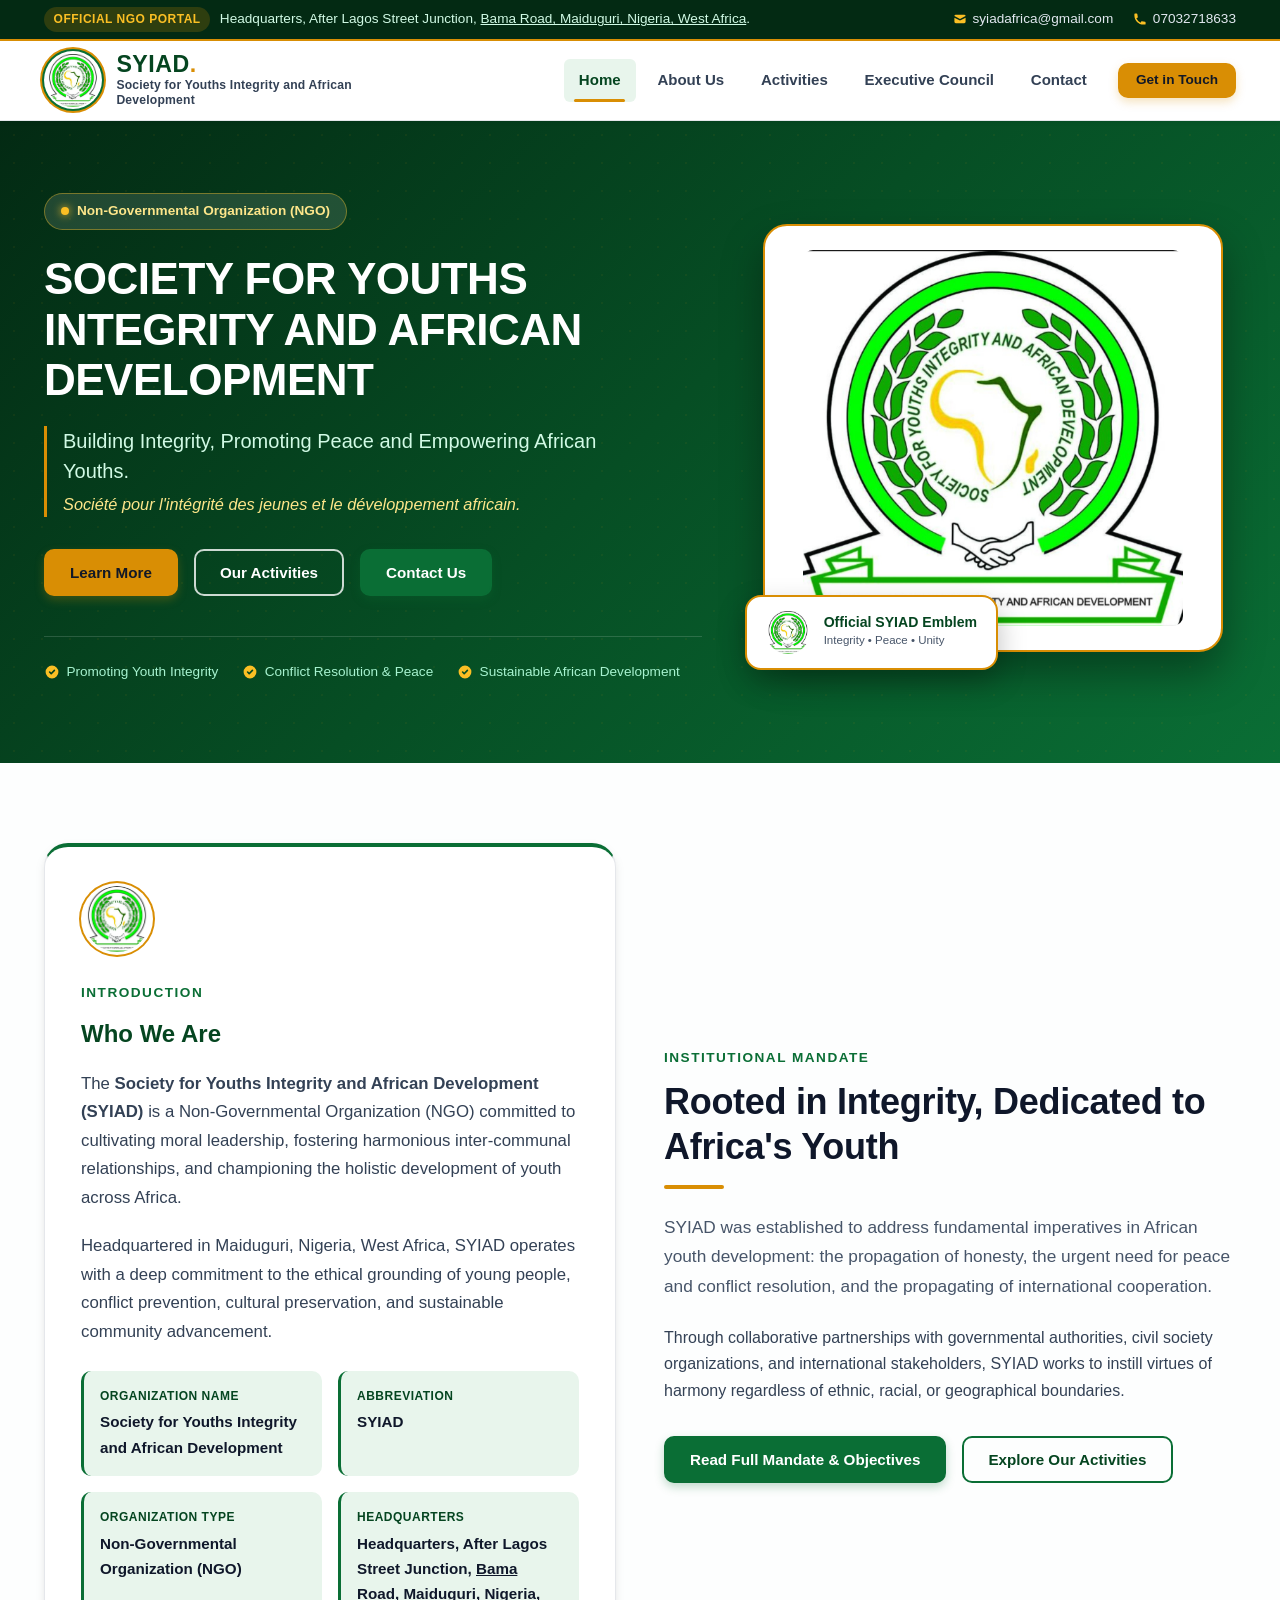
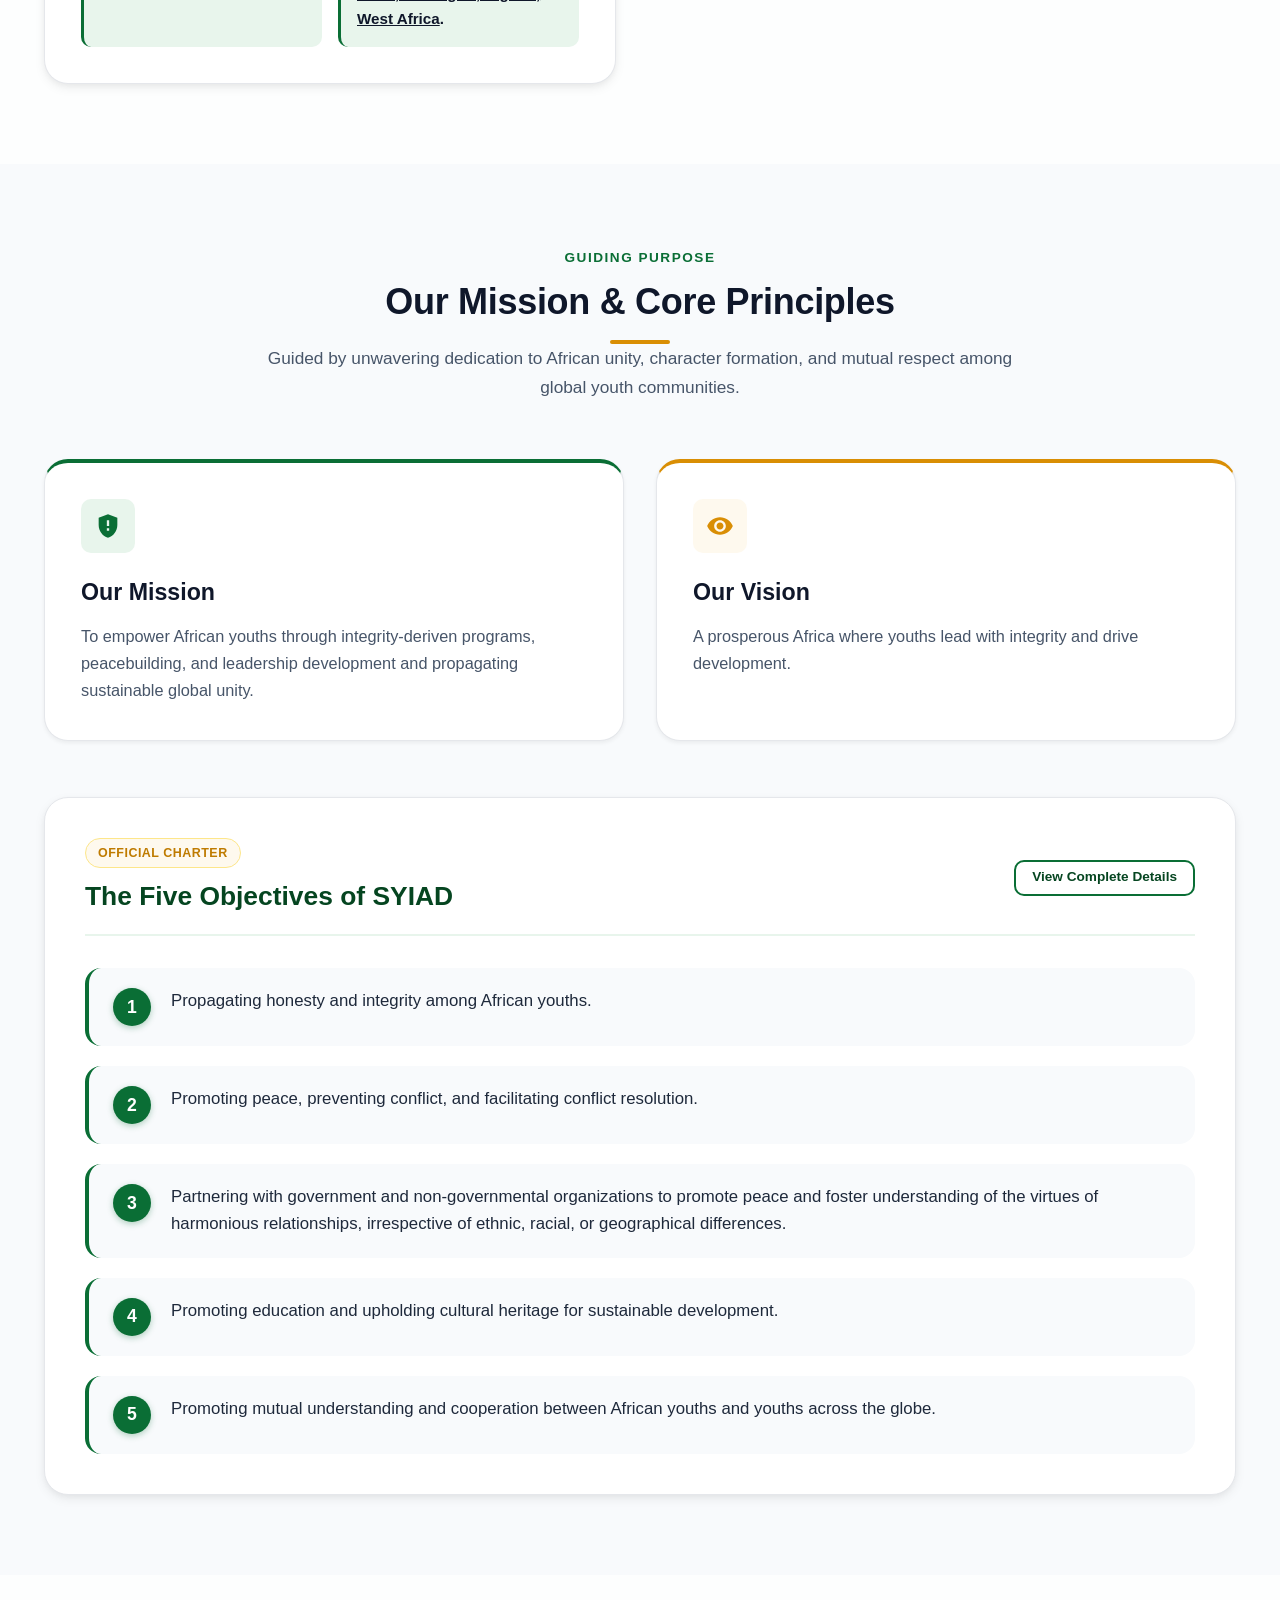
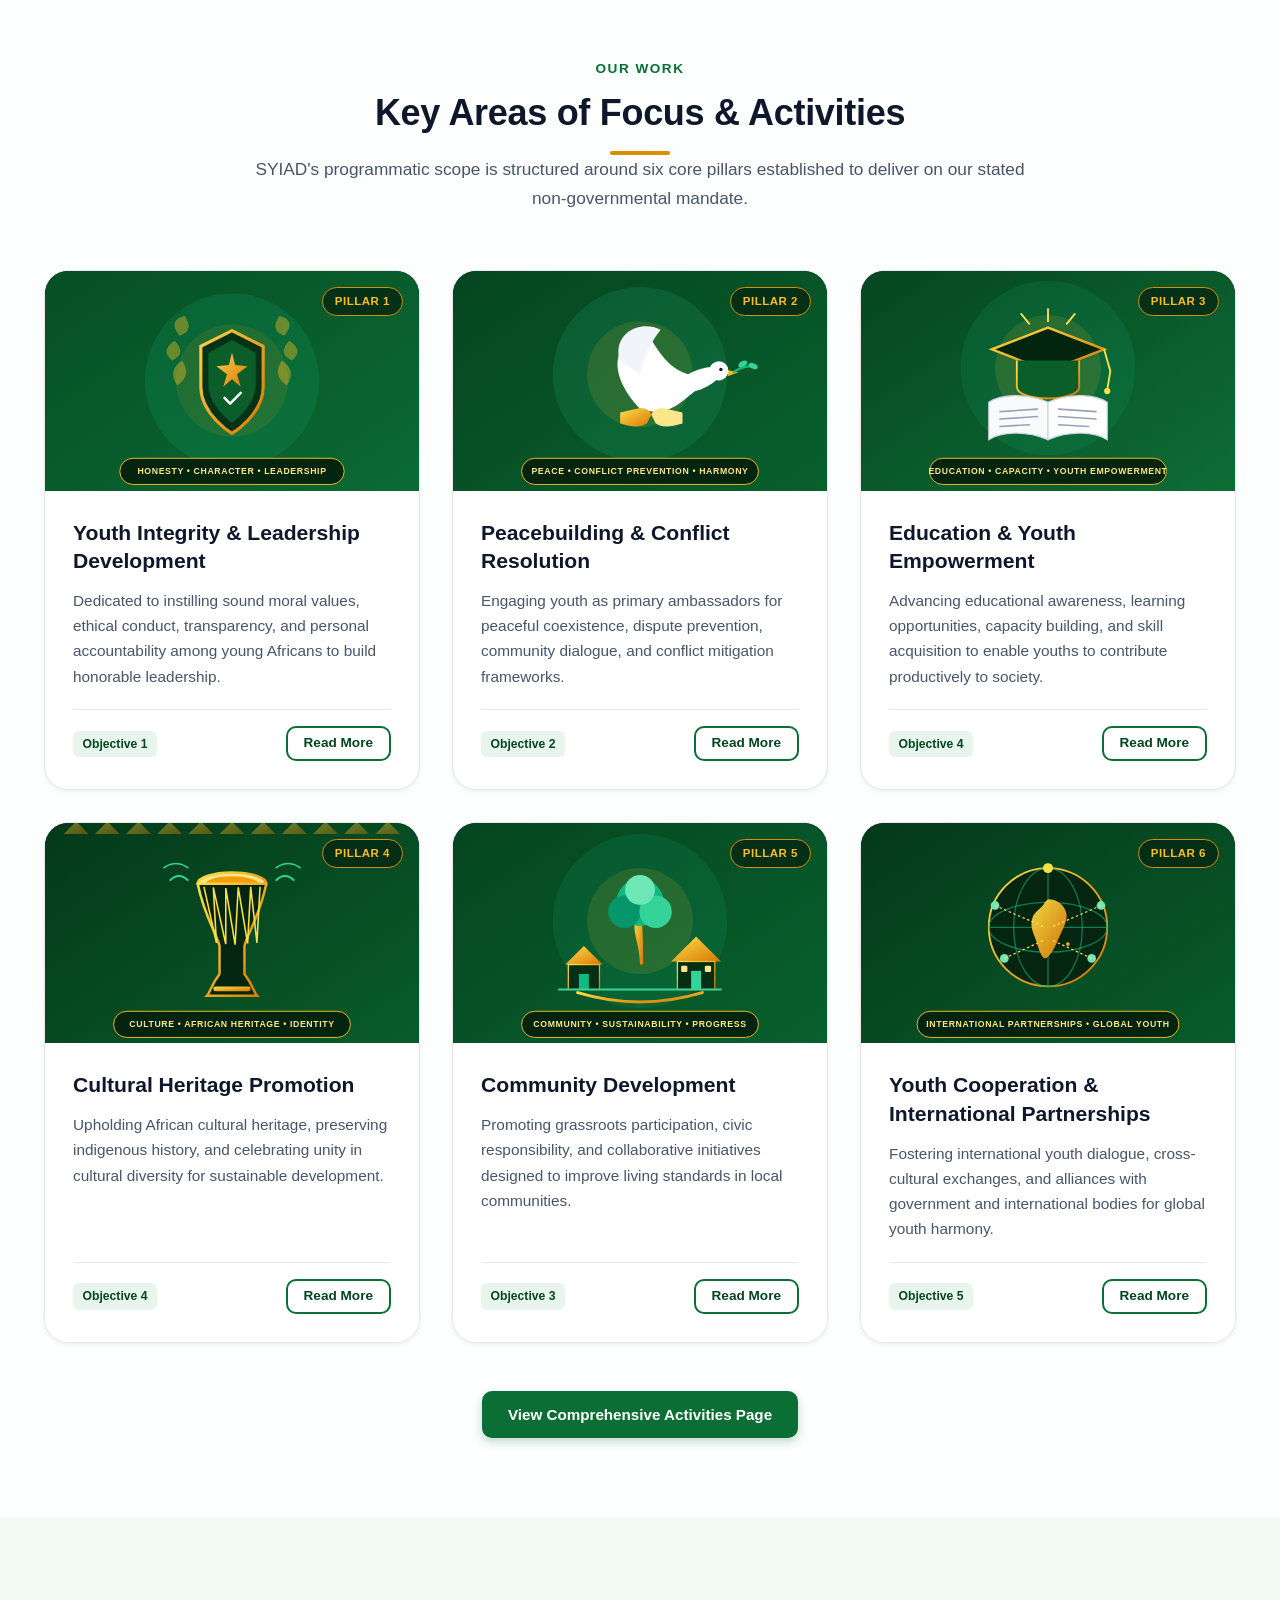
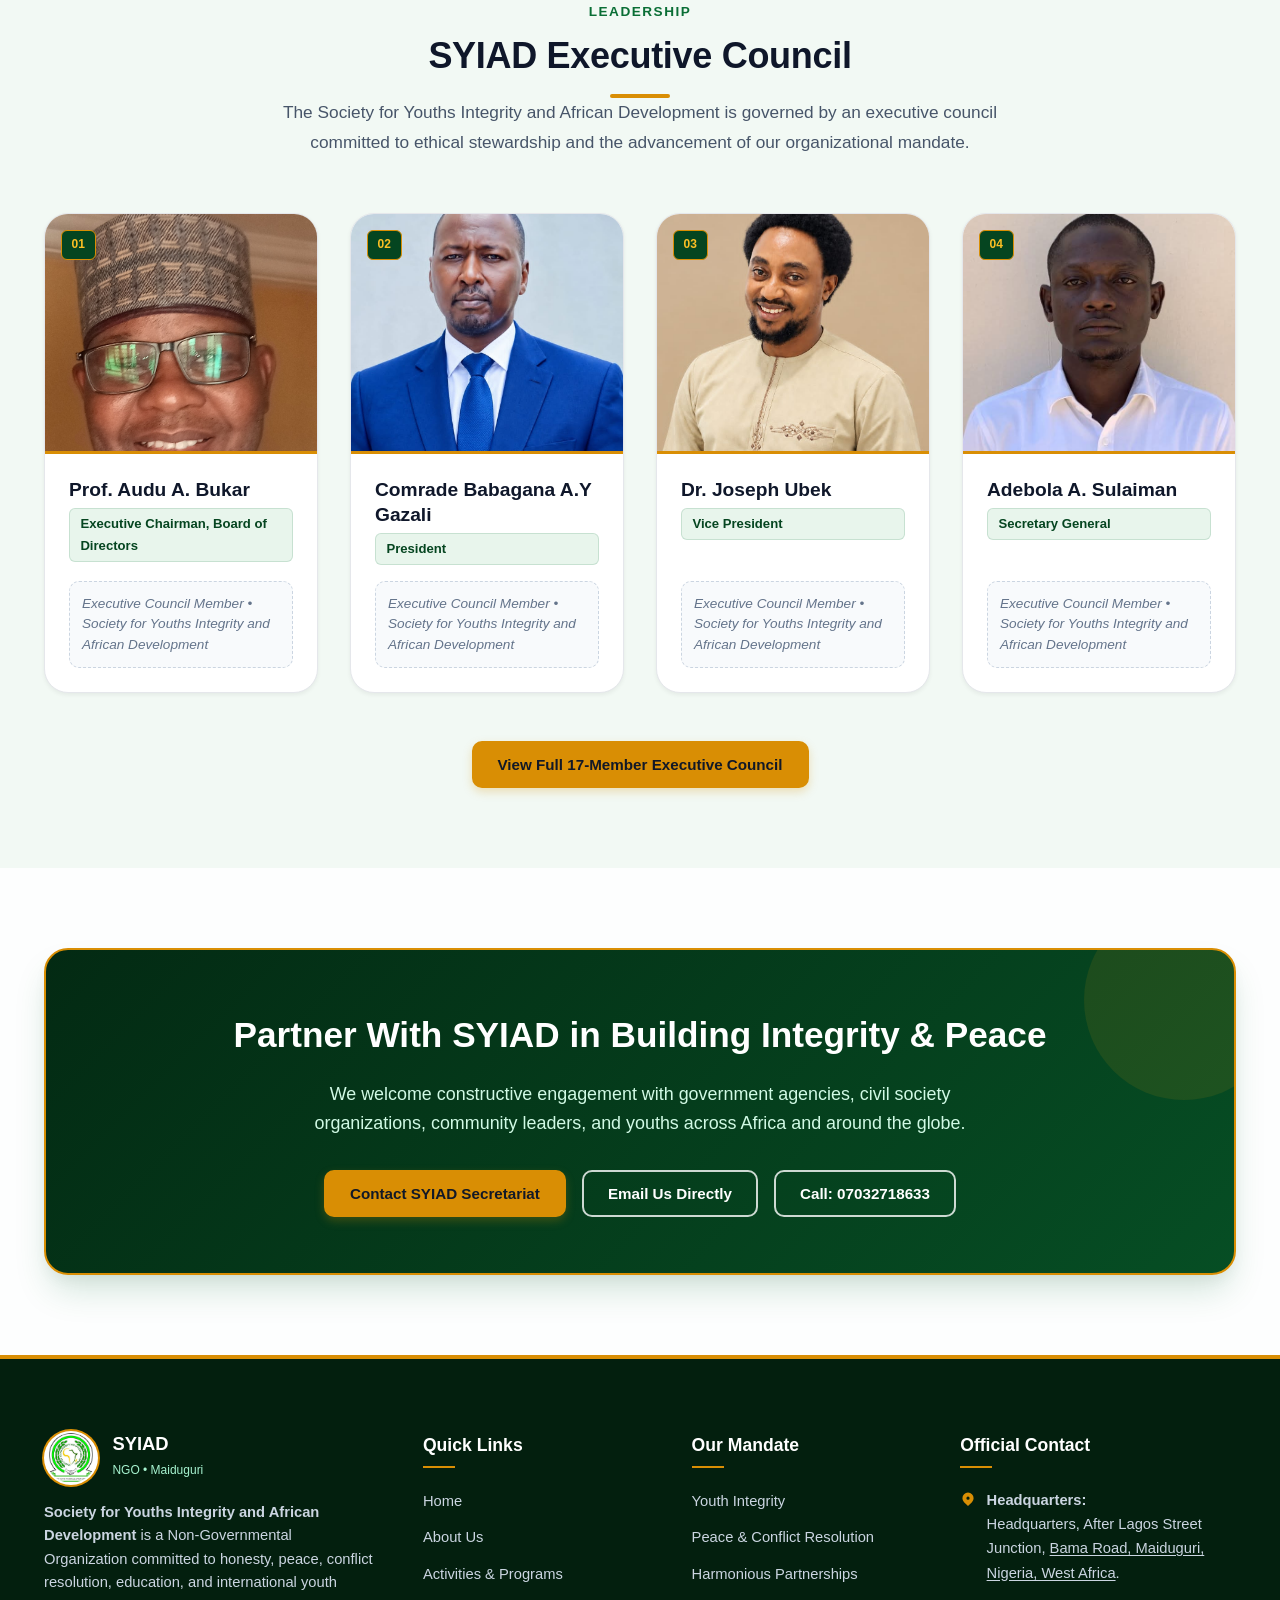
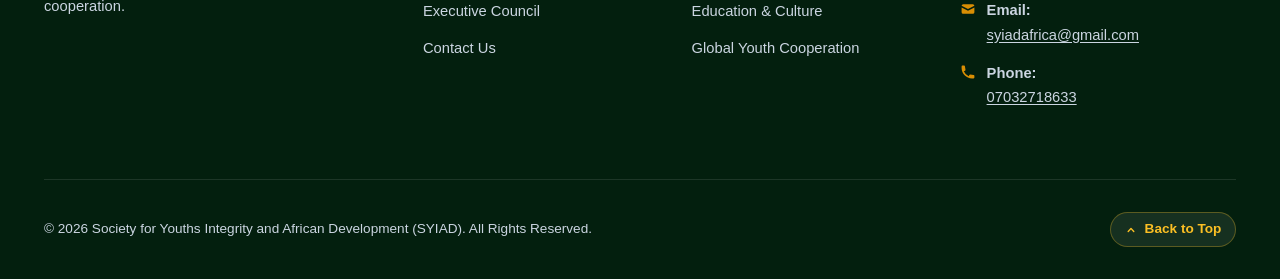
==== commit cf81265d: "Add Abubakar Moisule to Executive Council 17 - Added Abubakar Moisule as Director, External Partners" ====
--- a/index.html
+++ b/index.html
@@ -496,7 +496,7 @@
         </div>
 
         <div style="text-align: center; margin-top: 3rem;">
-          <a href="executive-council.html" class="btn btn-gold">View Full 16-Member Executive Council</a>
+          <a href="executive-council.html" class="btn btn-gold">View Full 17-Member Executive Council</a>
         </div>
       </div>
     </section>
